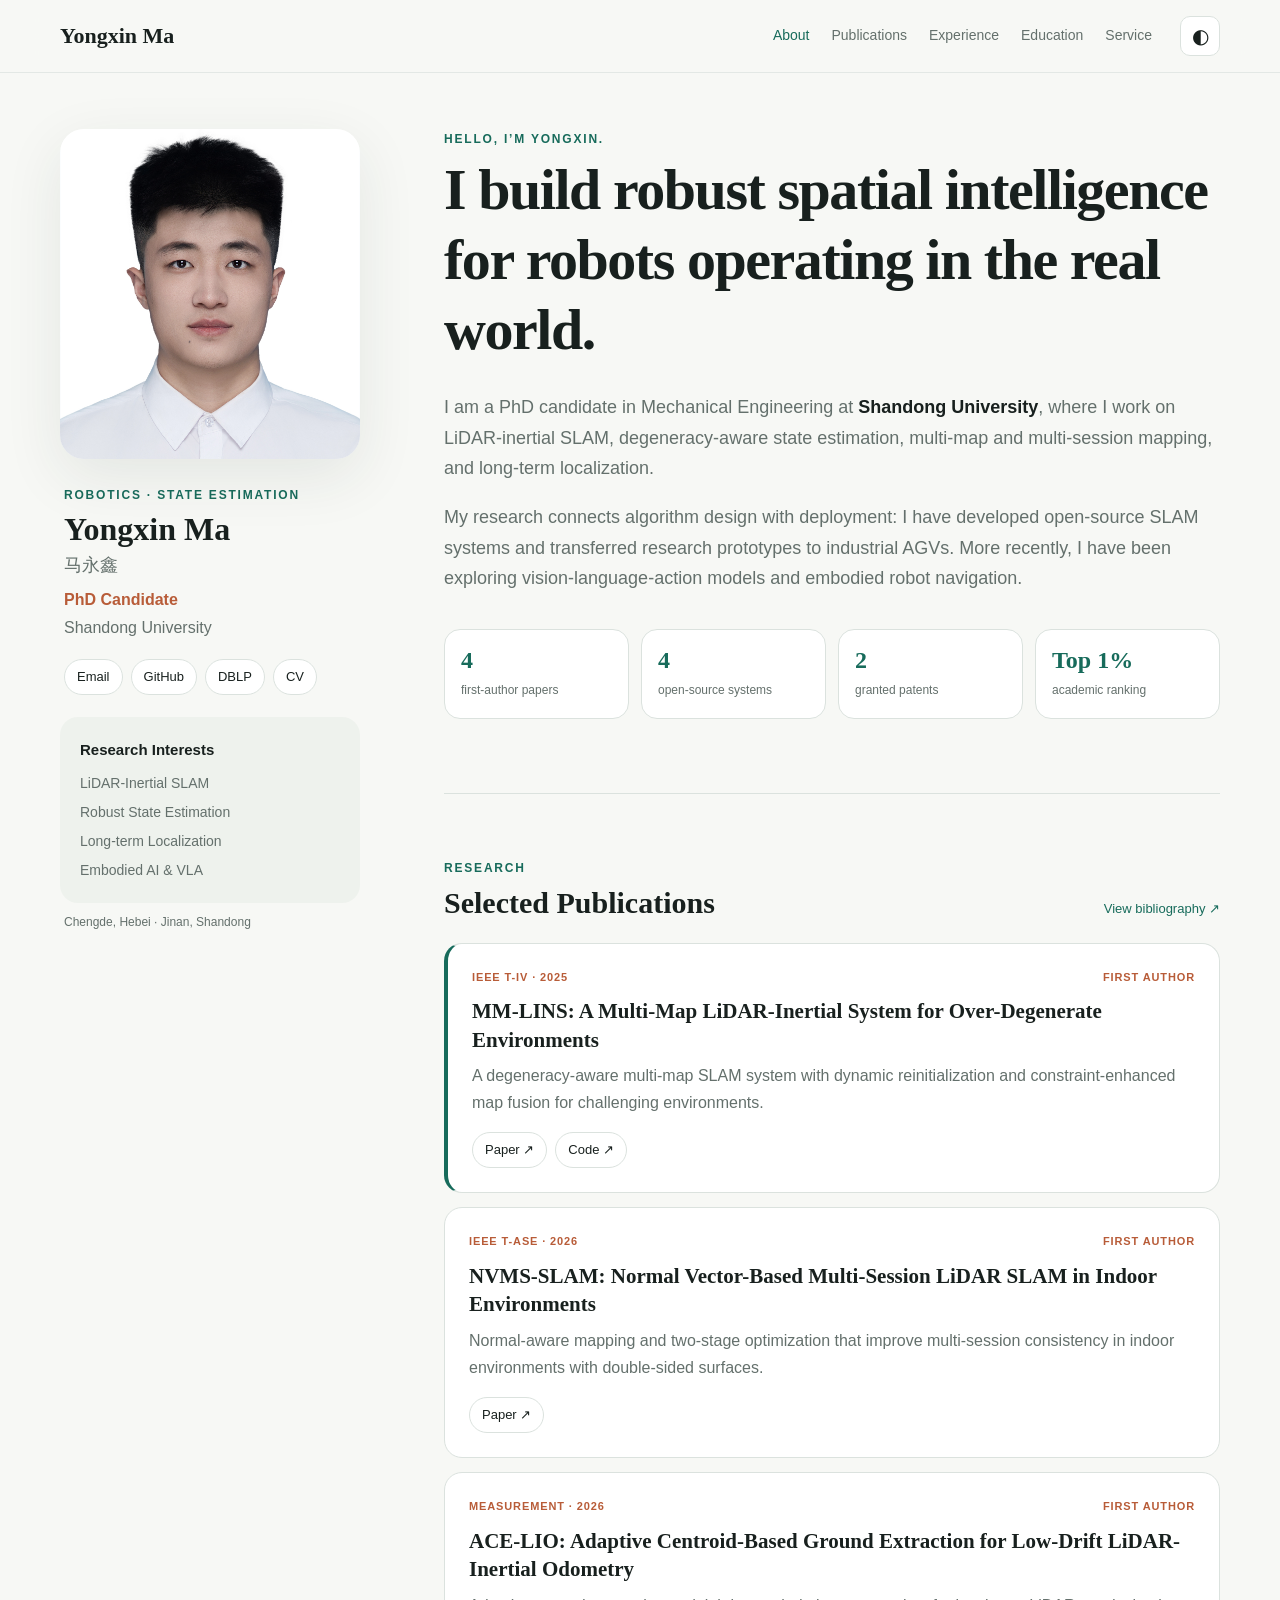
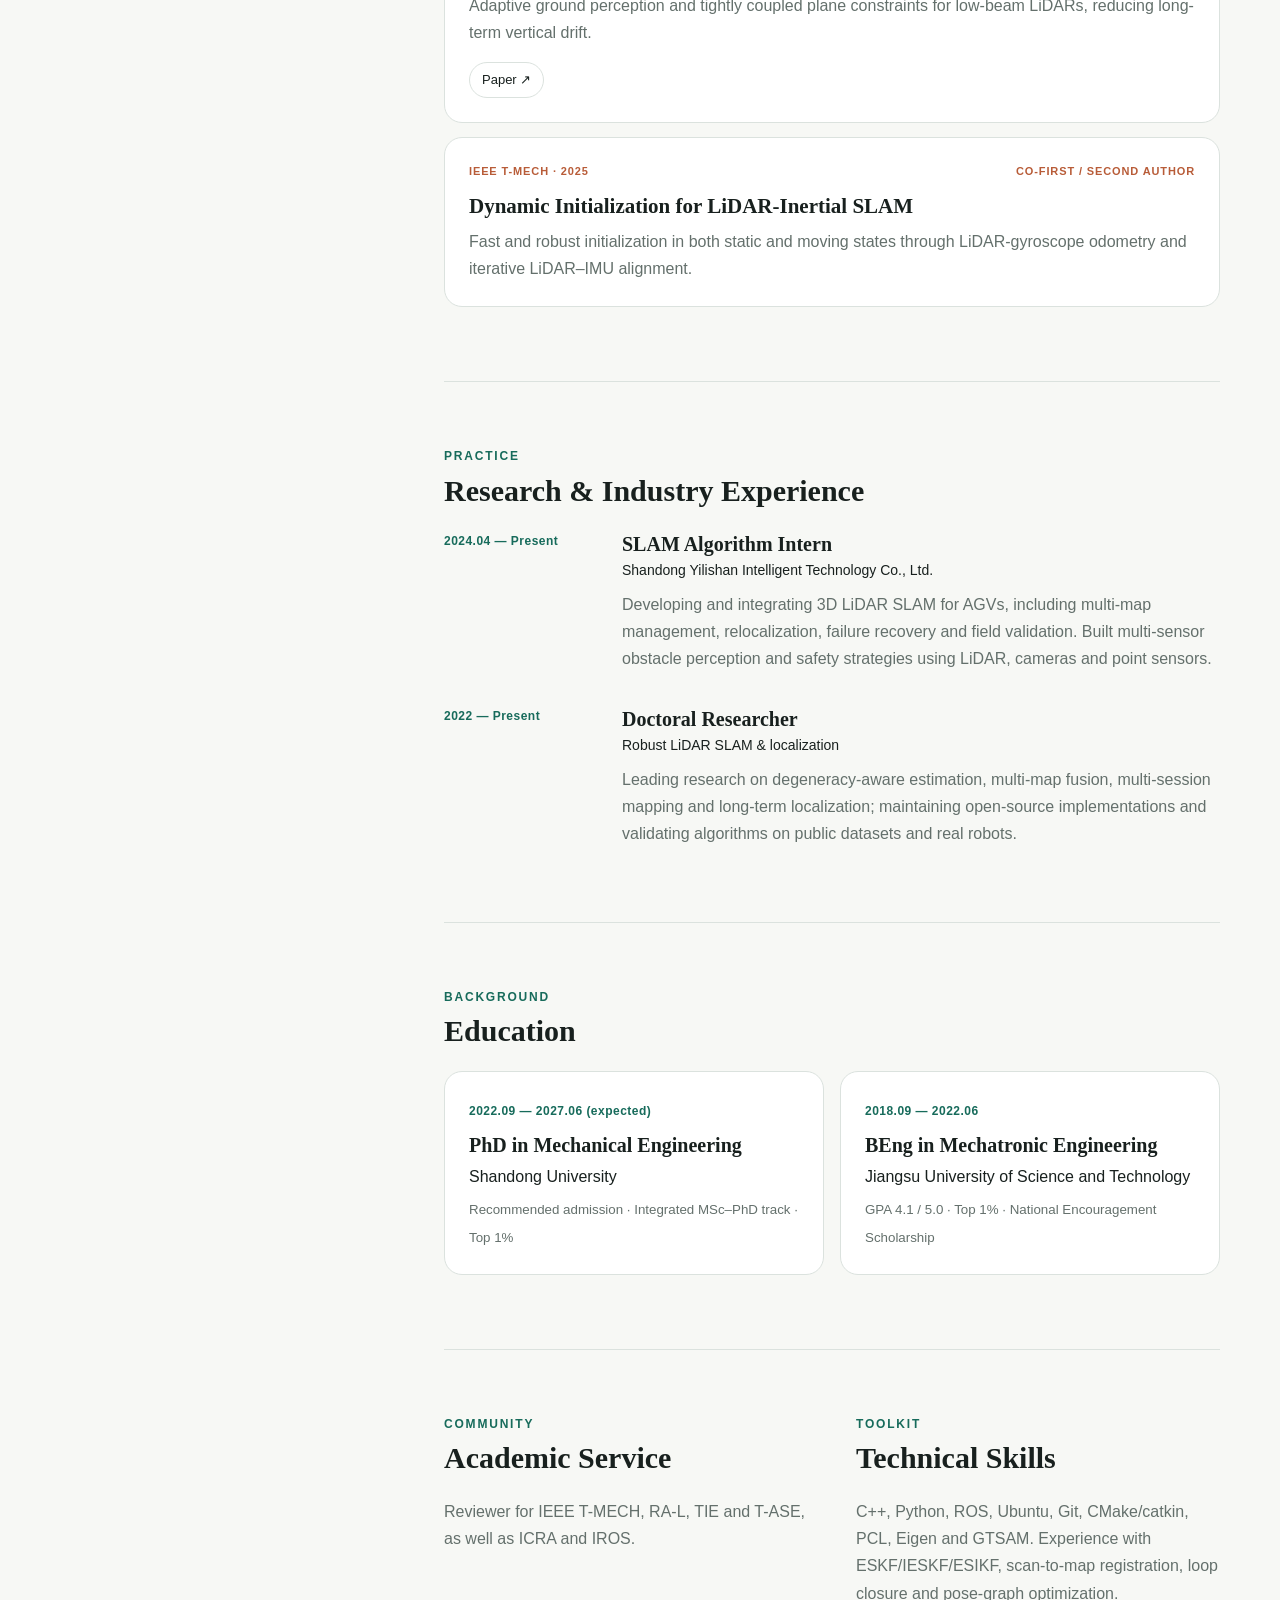
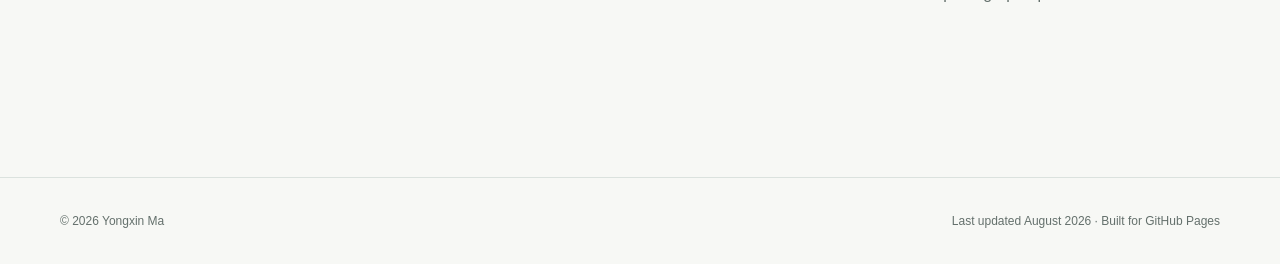
==== docs/index.html @ 111ce3a9 "Fix GitHub Pages publish directory" ====
<!doctype html>
<html lang="en" data-theme="light">
<head>
  <meta charset="utf-8">
  <meta name="viewport" content="width=device-width,initial-scale=1">
  <meta name="description" content="Yongxin Ma — PhD researcher in LiDAR-inertial SLAM, robust localization and embodied robotics at Shandong University.">
  <meta name="author" content="Yongxin Ma">
  <meta name="theme-color" content="#f7f8f5">
  <meta property="og:title" content="Yongxin Ma | Robotics Researcher">
  <meta property="og:description" content="Research in LiDAR-inertial SLAM, long-term localization and embodied robotics.">
  <meta property="og:type" content="website">
  <meta property="og:image" content="profile.jpg">
  <title>Yongxin Ma | Robotics Researcher</title>
  <link rel="icon" href="favicon.svg" type="image/svg+xml">
  <link rel="stylesheet" href="styles.css">
  <script>try{const t=localStorage.getItem('theme');if(t)document.documentElement.dataset.theme=t}catch(e){}</script>
</head>
<body>
  <a class="skip-link" href="#main">Skip to content</a>
  <header class="topbar">
    <nav class="nav wrap" aria-label="Primary navigation">
      <a class="brand" href="#about">Yongxin Ma</a>
      <button class="menu-toggle" type="button" aria-expanded="false" aria-controls="nav-links">Menu</button>
      <div class="nav-links" id="nav-links">
        <a href="#about">About</a><a href="#publications">Publications</a><a href="#experience">Experience</a><a href="#education">Education</a><a href="#service">Service</a>
      </div>
      <button class="theme-toggle" type="button" aria-label="Toggle color theme" title="Toggle color theme"><span aria-hidden="true">◐</span></button>
    </nav>
  </header>

  <main class="wrap layout" id="main">
    <aside class="profile" aria-label="Profile">
      <img class="portrait" src="profile.jpg" alt="Portrait of Yongxin Ma" width="520" height="720">
      <div class="identity">
        <p class="eyebrow">Robotics · State Estimation</p>
        <h1>Yongxin Ma <span lang="zh-CN">马永鑫</span></h1>
        <p class="role">PhD Candidate</p>
        <p class="affiliation">Shandong University</p>
      </div>
      <div class="contact" aria-label="Contact links">
        <a href="mailto:yx_ma@outlook.com">Email</a>
        <a href="https://github.com/lian-yue0515" target="_blank" rel="noreferrer">GitHub</a>
        <a href="https://dblp.org/pid/62/2148" target="_blank" rel="noreferrer">DBLP</a>
        <a href="resume.pdf" target="_blank">CV</a>
      </div>
      <section class="interest-card">
        <h2>Research Interests</h2>
        <ul>
          <li>LiDAR-Inertial SLAM</li>
          <li>Robust State Estimation</li>
          <li>Long-term Localization</li>
          <li>Embodied AI &amp; VLA</li>
        </ul>
      </section>
      <p class="location">Chengde, Hebei · Jinan, Shandong</p>
    </aside>

    <div class="content">
      <section class="section intro" id="about">
        <p class="kicker">Hello, I’m Yongxin.</p>
        <h2>I build robust spatial intelligence for robots operating in the real world.</h2>
        <p>I am a PhD candidate in Mechanical Engineering at <strong>Shandong University</strong>, where I work on LiDAR-inertial SLAM, degeneracy-aware state estimation, multi-map and multi-session mapping, and long-term localization.</p>
        <p>My research connects algorithm design with deployment: I have developed open-source SLAM systems and transferred research prototypes to industrial AGVs. More recently, I have been exploring vision-language-action models and embodied robot navigation.</p>
        <div class="metrics" aria-label="Career highlights">
          <div><strong>4</strong><span>first-author papers</span></div>
          <div><strong>4</strong><span>open-source systems</span></div>
          <div><strong>2</strong><span>granted patents</span></div>
          <div><strong>Top 1%</strong><span>academic ranking</span></div>
        </div>
      </section>

      <section class="section" id="publications">
        <div class="section-heading"><div><p class="kicker">Research</p><h2>Selected Publications</h2></div><a class="text-link" href="https://dblp.org/pid/62/2148" target="_blank" rel="noreferrer">View bibliography ↗</a></div>
        <div class="publication-list">
          <article class="paper featured">
            <div class="paper-meta"><span>IEEE T-IV · 2025</span><span>First author</span></div>
            <h3>MM-LINS: A Multi-Map LiDAR-Inertial System for Over-Degenerate Environments</h3>
            <p>A degeneracy-aware multi-map SLAM system with dynamic reinitialization and constraint-enhanced map fusion for challenging environments.</p>
            <div class="paper-links"><a href="https://doi.org/10.1109/TIV.2024.3414852" target="_blank" rel="noreferrer">Paper ↗</a><a href="https://github.com/lian-yue0515/MM-LINS" target="_blank" rel="noreferrer">Code ↗</a></div>
          </article>
          <article class="paper">
            <div class="paper-meta"><span>IEEE T-ASE · 2026</span><span>First author</span></div>
            <h3>NVMS-SLAM: Normal Vector-Based Multi-Session LiDAR SLAM in Indoor Environments</h3>
            <p>Normal-aware mapping and two-stage optimization that improve multi-session consistency in indoor environments with double-sided surfaces.</p>
            <div class="paper-links"><a href="https://doi.org/10.1109/TASE.2026.3682733" target="_blank" rel="noreferrer">Paper ↗</a></div>
          </article>
          <article class="paper">
            <div class="paper-meta"><span>Measurement · 2026</span><span>First author</span></div>
            <h3>ACE-LIO: Adaptive Centroid-Based Ground Extraction for Low-Drift LiDAR-Inertial Odometry</h3>
            <p>Adaptive ground perception and tightly coupled plane constraints for low-beam LiDARs, reducing long-term vertical drift.</p>
            <div class="paper-links"><a href="https://doi.org/10.1016/j.measurement.2026.122143" target="_blank" rel="noreferrer">Paper ↗</a></div>
          </article>
          <article class="paper">
            <div class="paper-meta"><span>IEEE T-MECH · 2025</span><span>Co-first / second author</span></div>
            <h3>Dynamic Initialization for LiDAR-Inertial SLAM</h3>
            <p>Fast and robust initialization in both static and moving states through LiDAR-gyroscope odometry and iterative LiDAR–IMU alignment.</p>
          </article>
        </div>
      </section>

      <section class="section" id="experience">
        <p class="kicker">Practice</p><h2>Research &amp; Industry Experience</h2>
        <div class="timeline">
          <article><time>2024.04 — Present</time><div><h3>SLAM Algorithm Intern</h3><p class="subtitle">Shandong Yilishan Intelligent Technology Co., Ltd.</p><p>Developing and integrating 3D LiDAR SLAM for AGVs, including multi-map management, relocalization, failure recovery and field validation. Built multi-sensor obstacle perception and safety strategies using LiDAR, cameras and point sensors.</p></div></article>
          <article><time>2022 — Present</time><div><h3>Doctoral Researcher</h3><p class="subtitle">Robust LiDAR SLAM &amp; localization</p><p>Leading research on degeneracy-aware estimation, multi-map fusion, multi-session mapping and long-term localization; maintaining open-source implementations and validating algorithms on public datasets and real robots.</p></div></article>
        </div>
      </section>

      <section class="section" id="education">
        <p class="kicker">Background</p><h2>Education</h2>
        <div class="education-grid">
          <article><span>2022.09 — 2027.06 (expected)</span><h3>PhD in Mechanical Engineering</h3><p>Shandong University</p><small>Recommended admission · Integrated MSc–PhD track · Top 1%</small></article>
          <article><span>2018.09 — 2022.06</span><h3>BEng in Mechatronic Engineering</h3><p>Jiangsu University of Science and Technology</p><small>GPA 4.1 / 5.0 · Top 1% · National Encouragement Scholarship</small></article>
        </div>
      </section>

      <section class="section split" id="service">
        <div><p class="kicker">Community</p><h2>Academic Service</h2><p>Reviewer for IEEE T-MECH, RA-L, TIE and T-ASE, as well as ICRA and IROS.</p></div>
        <div><p class="kicker">Toolkit</p><h2>Technical Skills</h2><p>C++, Python, ROS, Ubuntu, Git, CMake/catkin, PCL, Eigen and GTSAM. Experience with ESKF/IESKF/ESIKF, scan-to-map registration, loop closure and pose-graph optimization.</p></div>
      </section>
    </div>
  </main>

  <footer><div class="wrap footer-inner"><p>© <span id="year"></span> Yongxin Ma</p><p>Last updated August 2026 · Built for GitHub Pages</p></div></footer>
  <script src="script.js"></script>
</body>
</html>
---- docs/styles.css ----
:root{--bg:#f7f8f5;--surface:#fff;--surface-soft:#eef2ed;--text:#18201e;--muted:#64706c;--line:#dbe2de;--accent:#176b5b;--accent-2:#b85c38;--shadow:0 18px 60px rgba(29,52,46,.09);--serif:Georgia,"Times New Roman",serif;--sans:Inter,"Segoe UI",Arial,"Noto Sans",sans-serif;color-scheme:light}
[data-theme="dark"]{--bg:#101615;--surface:#18201e;--surface-soft:#202b28;--text:#edf3f0;--muted:#a4b2ad;--line:#30403b;--accent:#69c5b0;--accent-2:#ef9a78;--shadow:0 18px 60px rgba(0,0,0,.28);color-scheme:dark}
*{box-sizing:border-box}html{scroll-behavior:smooth;scroll-padding-top:92px}body{margin:0;background:var(--bg);color:var(--text);font:16px/1.7 var(--sans);transition:background .25s,color .25s}a{color:inherit}.wrap{width:min(1160px,calc(100% - 40px));margin:auto}.skip-link{position:fixed;top:-60px;left:20px;z-index:100;padding:10px 14px;background:var(--text);color:var(--bg);border-radius:8px}.skip-link:focus{top:12px}
.topbar{position:sticky;top:0;z-index:20;background:color-mix(in srgb,var(--bg) 86%,transparent);backdrop-filter:blur(16px);border-bottom:1px solid color-mix(in srgb,var(--line) 70%,transparent)}.nav{height:72px;display:flex;align-items:center;gap:28px}.brand{font:700 22px/1 var(--serif);text-decoration:none;margin-right:auto}.nav-links{display:flex;align-items:center;gap:22px}.nav-links a{font-size:14px;text-decoration:none;color:var(--muted);transition:.2s}.nav-links a:hover,.nav-links a.active{color:var(--accent)}button{font:inherit;color:inherit}.theme-toggle,.menu-toggle{border:1px solid var(--line);background:var(--surface);border-radius:10px;cursor:pointer}.theme-toggle{width:40px;height:40px;font-size:20px}.menu-toggle{display:none;padding:7px 11px;font-size:14px}
.layout{display:grid;grid-template-columns:300px minmax(0,1fr);gap:84px;padding-top:56px;padding-bottom:80px}.profile{position:sticky;top:108px;align-self:start}.portrait{display:block;width:100%;height:330px;object-fit:cover;object-position:center 20%;border-radius:24px;box-shadow:var(--shadow);filter:saturate(.88)}.identity{padding:26px 4px 18px}.eyebrow,.kicker{margin:0 0 6px;text-transform:uppercase;letter-spacing:.15em;color:var(--accent);font-size:12px;font-weight:700}.identity h1{font:700 32px/1.15 var(--serif);margin:0 0 8px}.identity h1 span{display:block;font:500 18px/1.4 var(--sans);color:var(--muted);margin-top:5px}.role{margin:0;color:var(--accent-2);font-weight:650}.affiliation{margin:0;color:var(--muted)}.contact{display:flex;flex-wrap:wrap;gap:8px;padding:0 4px 22px}.contact a,.paper-links a{font-size:13px;text-decoration:none;border:1px solid var(--line);background:var(--surface);border-radius:999px;padding:6px 12px;transition:.2s}.contact a:hover,.paper-links a:hover{border-color:var(--accent);color:var(--accent);transform:translateY(-1px)}.interest-card{padding:20px;border-radius:18px;background:var(--surface-soft)}.interest-card h2{font-size:15px;margin:0 0 10px}.interest-card ul{list-style:none;margin:0;padding:0;color:var(--muted);font-size:14px}.interest-card li+li{margin-top:5px}.location{font-size:12px;color:var(--muted);padding:9px 4px;margin:0}
.content{min-width:0}.section{padding:0 0 74px}.section+.section{border-top:1px solid var(--line);padding-top:64px}.section h2{font:700 30px/1.2 var(--serif);margin:0 0 22px}.intro>h2{font-size:clamp(36px,5vw,58px);max-width:820px;letter-spacing:-.025em;margin-bottom:28px}.intro>p:not(.kicker){font-size:18px;color:var(--muted);max-width:780px}.intro strong{color:var(--text)}.metrics{display:grid;grid-template-columns:repeat(4,1fr);gap:12px;margin-top:35px}.metrics div{padding:18px 16px;border:1px solid var(--line);border-radius:16px;background:var(--surface)}.metrics strong{font:700 24px/1 var(--serif);display:block;color:var(--accent)}.metrics span{display:block;color:var(--muted);font-size:12px;margin-top:8px}.section-heading{display:flex;align-items:end;justify-content:space-between;gap:20px;margin-bottom:22px}.section-heading h2{margin:0}.text-link{color:var(--accent);text-decoration:none;font-size:13px;white-space:nowrap}.publication-list{display:grid;gap:14px}.paper{padding:24px;border:1px solid var(--line);border-radius:18px;background:var(--surface);transition:.25s}.paper:hover{transform:translateY(-3px);box-shadow:var(--shadow);border-color:color-mix(in srgb,var(--accent) 50%,var(--line))}.paper.featured{border-left:4px solid var(--accent)}.paper-meta{display:flex;justify-content:space-between;gap:16px;color:var(--accent-2);text-transform:uppercase;letter-spacing:.08em;font-size:11px;font-weight:700}.paper h3{font:700 21px/1.35 var(--serif);margin:11px 0 8px}.paper p{color:var(--muted);margin:0}.paper-links{display:flex;gap:8px;margin-top:16px}
.timeline{display:grid;gap:34px}.timeline article{display:grid;grid-template-columns:150px 1fr;gap:28px}.timeline time,.education-grid span{font-size:12px;color:var(--accent);font-weight:700;letter-spacing:.04em}.timeline h3,.education-grid h3{font:700 20px/1.3 var(--serif);margin:0 0 2px}.timeline p{color:var(--muted);margin:8px 0 0}.timeline .subtitle{color:var(--text);font-size:14px;margin:0}.education-grid{display:grid;grid-template-columns:1fr 1fr;gap:16px}.education-grid article{background:var(--surface);border:1px solid var(--line);border-radius:18px;padding:24px}.education-grid h3{margin-top:9px}.education-grid p{margin:5px 0;color:var(--text)}.education-grid small{color:var(--muted)}.split{display:grid;grid-template-columns:1fr 1fr;gap:48px}.split p:last-child{color:var(--muted)}
footer{border-top:1px solid var(--line);color:var(--muted);font-size:12px}.footer-inner{min-height:86px;display:flex;justify-content:space-between;align-items:center;gap:20px}
@media(max-width:900px){.layout{grid-template-columns:240px minmax(0,1fr);gap:44px}.portrait{height:280px}.nav-links{gap:13px}.metrics{grid-template-columns:1fr 1fr}}
@media(max-width:720px){.wrap{width:min(100% - 28px,640px)}.menu-toggle{display:block}.nav-links{display:none;position:absolute;top:64px;left:14px;right:14px;flex-direction:column;align-items:stretch;gap:0;padding:10px;background:var(--surface);border:1px solid var(--line);border-radius:14px;box-shadow:var(--shadow)}.nav-links.open{display:flex}.nav-links a{padding:9px 11px}.layout{display:block;padding-top:28px}.profile{position:static;display:grid;grid-template-columns:112px 1fr;gap:0 20px;margin-bottom:56px}.portrait{width:112px;height:140px;border-radius:18px;grid-row:1/3}.identity{padding:3px 0 12px}.identity h1{font-size:27px}.contact{padding:0;align-self:start}.interest-card,.location{display:none}.intro>h2{font-size:38px}.intro>p:not(.kicker){font-size:16px}.section{padding-bottom:54px}.section+.section{padding-top:48px}.timeline article{grid-template-columns:1fr;gap:6px}.education-grid,.split{grid-template-columns:1fr}.footer-inner{padding:20px 0;display:block}}
@media(prefers-reduced-motion:reduce){html{scroll-behavior:auto}*,*::before,*::after{transition:none!important}}
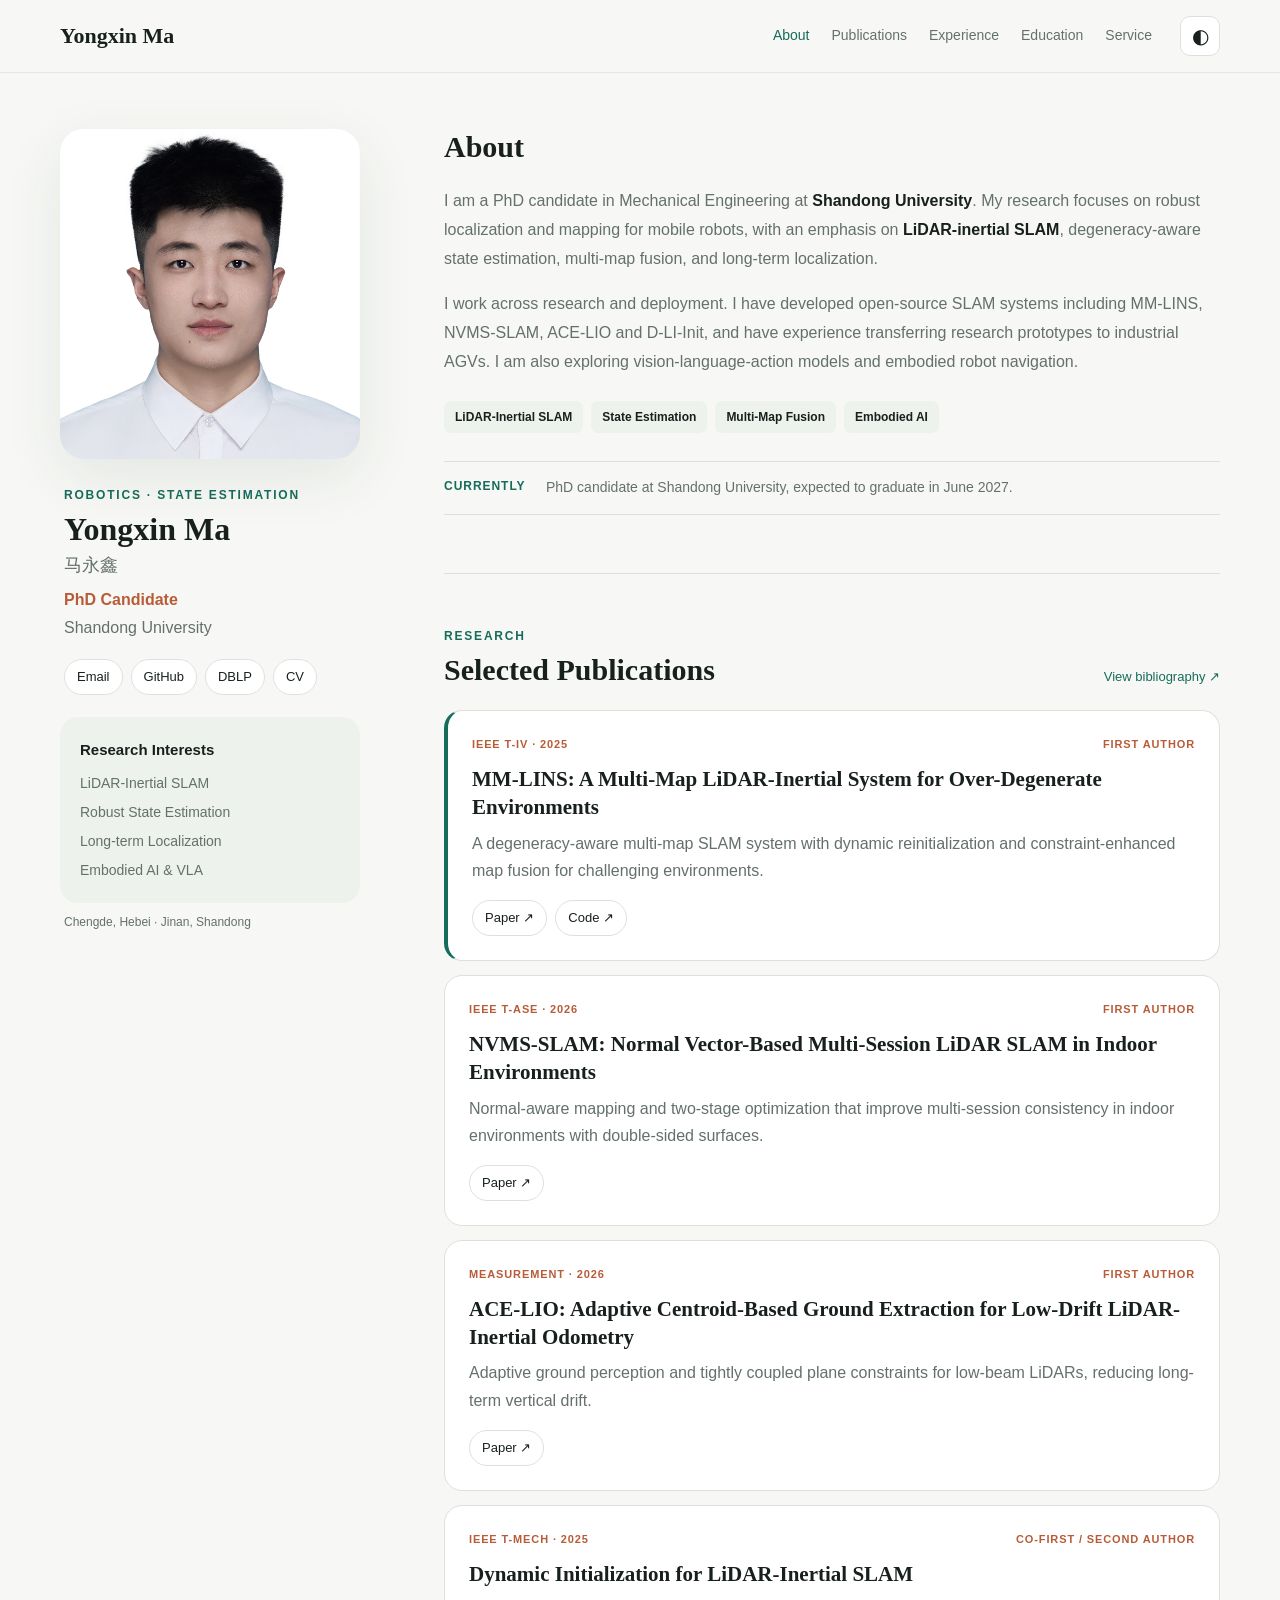
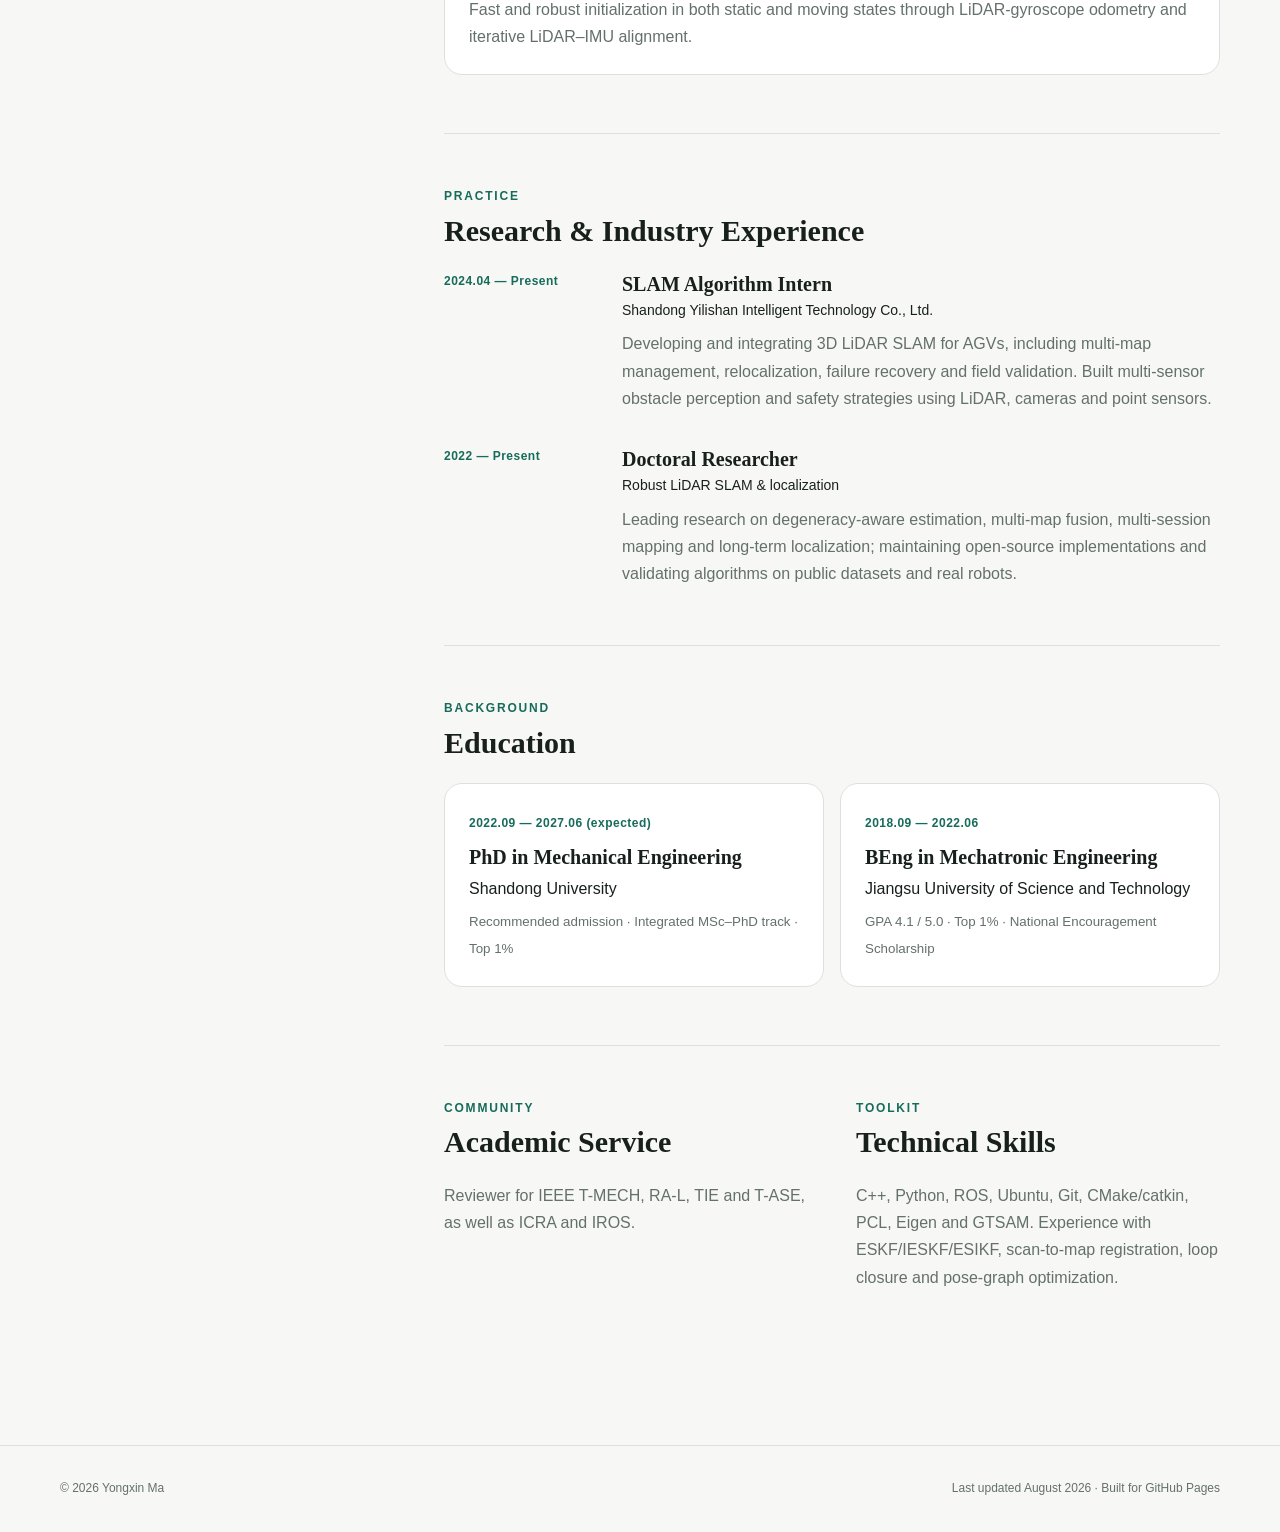
==== commit 26c25794: "Simplify academic homepage introduction" ====
--- a/docs/index.html
+++ b/docs/index.html
@@ -57,15 +57,20 @@
 
     <div class="content">
       <section class="section intro" id="about">
-        <p class="kicker">Hello, I’m Yongxin.</p>
-        <h2>I build robust spatial intelligence for robots operating in the real world.</h2>
-        <p>I am a PhD candidate in Mechanical Engineering at <strong>Shandong University</strong>, where I work on LiDAR-inertial SLAM, degeneracy-aware state estimation, multi-map and multi-session mapping, and long-term localization.</p>
-        <p>My research connects algorithm design with deployment: I have developed open-source SLAM systems and transferred research prototypes to industrial AGVs. More recently, I have been exploring vision-language-action models and embodied robot navigation.</p>
-        <div class="metrics" aria-label="Career highlights">
-          <div><strong>4</strong><span>first-author papers</span></div>
-          <div><strong>4</strong><span>open-source systems</span></div>
-          <div><strong>2</strong><span>granted patents</span></div>
-          <div><strong>Top 1%</strong><span>academic ranking</span></div>
+        <h2>About</h2>
+        <div class="about-copy">
+          <p>I am a PhD candidate in Mechanical Engineering at <strong>Shandong University</strong>. My research focuses on robust localization and mapping for mobile robots, with an emphasis on <strong>LiDAR-inertial SLAM</strong>, degeneracy-aware state estimation, multi-map fusion, and long-term localization.</p>
+          <p>I work across research and deployment. I have developed open-source SLAM systems including MM-LINS, NVMS-SLAM, ACE-LIO and D-LI-Init, and have experience transferring research prototypes to industrial AGVs. I am also exploring vision-language-action models and embodied robot navigation.</p>
+        </div>
+        <div class="research-focus" aria-label="Current research focus">
+          <span>LiDAR-Inertial SLAM</span>
+          <span>State Estimation</span>
+          <span>Multi-Map Fusion</span>
+          <span>Embodied AI</span>
+        </div>
+        <div class="current-note">
+          <span class="note-label">Currently</span>
+          <p>PhD candidate at Shandong University, expected to graduate in June 2027.</p>
         </div>
       </section>
 
--- a/docs/styles.css
+++ b/docs/styles.css
@@ -3,9 +3,9 @@
 *{box-sizing:border-box}html{scroll-behavior:smooth;scroll-padding-top:92px}body{margin:0;background:var(--bg);color:var(--text);font:16px/1.7 var(--sans);transition:background .25s,color .25s}a{color:inherit}.wrap{width:min(1160px,calc(100% - 40px));margin:auto}.skip-link{position:fixed;top:-60px;left:20px;z-index:100;padding:10px 14px;background:var(--text);color:var(--bg);border-radius:8px}.skip-link:focus{top:12px}
 .topbar{position:sticky;top:0;z-index:20;background:color-mix(in srgb,var(--bg) 86%,transparent);backdrop-filter:blur(16px);border-bottom:1px solid color-mix(in srgb,var(--line) 70%,transparent)}.nav{height:72px;display:flex;align-items:center;gap:28px}.brand{font:700 22px/1 var(--serif);text-decoration:none;margin-right:auto}.nav-links{display:flex;align-items:center;gap:22px}.nav-links a{font-size:14px;text-decoration:none;color:var(--muted);transition:.2s}.nav-links a:hover,.nav-links a.active{color:var(--accent)}button{font:inherit;color:inherit}.theme-toggle,.menu-toggle{border:1px solid var(--line);background:var(--surface);border-radius:10px;cursor:pointer}.theme-toggle{width:40px;height:40px;font-size:20px}.menu-toggle{display:none;padding:7px 11px;font-size:14px}
 .layout{display:grid;grid-template-columns:300px minmax(0,1fr);gap:84px;padding-top:56px;padding-bottom:80px}.profile{position:sticky;top:108px;align-self:start}.portrait{display:block;width:100%;height:330px;object-fit:cover;object-position:center 20%;border-radius:24px;box-shadow:var(--shadow);filter:saturate(.88)}.identity{padding:26px 4px 18px}.eyebrow,.kicker{margin:0 0 6px;text-transform:uppercase;letter-spacing:.15em;color:var(--accent);font-size:12px;font-weight:700}.identity h1{font:700 32px/1.15 var(--serif);margin:0 0 8px}.identity h1 span{display:block;font:500 18px/1.4 var(--sans);color:var(--muted);margin-top:5px}.role{margin:0;color:var(--accent-2);font-weight:650}.affiliation{margin:0;color:var(--muted)}.contact{display:flex;flex-wrap:wrap;gap:8px;padding:0 4px 22px}.contact a,.paper-links a{font-size:13px;text-decoration:none;border:1px solid var(--line);background:var(--surface);border-radius:999px;padding:6px 12px;transition:.2s}.contact a:hover,.paper-links a:hover{border-color:var(--accent);color:var(--accent);transform:translateY(-1px)}.interest-card{padding:20px;border-radius:18px;background:var(--surface-soft)}.interest-card h2{font-size:15px;margin:0 0 10px}.interest-card ul{list-style:none;margin:0;padding:0;color:var(--muted);font-size:14px}.interest-card li+li{margin-top:5px}.location{font-size:12px;color:var(--muted);padding:9px 4px;margin:0}
-.content{min-width:0}.section{padding:0 0 74px}.section+.section{border-top:1px solid var(--line);padding-top:64px}.section h2{font:700 30px/1.2 var(--serif);margin:0 0 22px}.intro>h2{font-size:clamp(36px,5vw,58px);max-width:820px;letter-spacing:-.025em;margin-bottom:28px}.intro>p:not(.kicker){font-size:18px;color:var(--muted);max-width:780px}.intro strong{color:var(--text)}.metrics{display:grid;grid-template-columns:repeat(4,1fr);gap:12px;margin-top:35px}.metrics div{padding:18px 16px;border:1px solid var(--line);border-radius:16px;background:var(--surface)}.metrics strong{font:700 24px/1 var(--serif);display:block;color:var(--accent)}.metrics span{display:block;color:var(--muted);font-size:12px;margin-top:8px}.section-heading{display:flex;align-items:end;justify-content:space-between;gap:20px;margin-bottom:22px}.section-heading h2{margin:0}.text-link{color:var(--accent);text-decoration:none;font-size:13px;white-space:nowrap}.publication-list{display:grid;gap:14px}.paper{padding:24px;border:1px solid var(--line);border-radius:18px;background:var(--surface);transition:.25s}.paper:hover{transform:translateY(-3px);box-shadow:var(--shadow);border-color:color-mix(in srgb,var(--accent) 50%,var(--line))}.paper.featured{border-left:4px solid var(--accent)}.paper-meta{display:flex;justify-content:space-between;gap:16px;color:var(--accent-2);text-transform:uppercase;letter-spacing:.08em;font-size:11px;font-weight:700}.paper h3{font:700 21px/1.35 var(--serif);margin:11px 0 8px}.paper p{color:var(--muted);margin:0}.paper-links{display:flex;gap:8px;margin-top:16px}
+.content{min-width:0}.section{padding:0 0 58px}.section+.section{border-top:1px solid var(--line);padding-top:52px}.section h2{font:700 30px/1.2 var(--serif);margin:0 0 22px}.intro>h2{font-size:30px;letter-spacing:0;margin-bottom:22px}.about-copy{max-width:780px}.about-copy p{margin:0 0 17px;color:var(--muted);font-size:16px;line-height:1.8}.about-copy strong{color:var(--text);font-weight:650}.research-focus{display:flex;flex-wrap:wrap;gap:8px;margin:24px 0 28px}.research-focus span{padding:6px 11px;border-radius:7px;background:var(--surface-soft);color:var(--text);font-size:12px;font-weight:600}.current-note{display:grid;grid-template-columns:86px 1fr;gap:16px;padding:14px 0;border-top:1px solid var(--line);border-bottom:1px solid var(--line);max-width:780px}.note-label{color:var(--accent);font-size:12px;font-weight:700;text-transform:uppercase;letter-spacing:.08em}.current-note p{margin:0;color:var(--muted);font-size:14px}.section-heading{display:flex;align-items:end;justify-content:space-between;gap:20px;margin-bottom:22px}.section-heading h2{margin:0}.text-link{color:var(--accent);text-decoration:none;font-size:13px;white-space:nowrap}.publication-list{display:grid;gap:14px}.paper{padding:24px;border:1px solid var(--line);border-radius:18px;background:var(--surface);transition:.25s}.paper:hover{transform:translateY(-3px);box-shadow:var(--shadow);border-color:color-mix(in srgb,var(--accent) 50%,var(--line))}.paper.featured{border-left:4px solid var(--accent)}.paper-meta{display:flex;justify-content:space-between;gap:16px;color:var(--accent-2);text-transform:uppercase;letter-spacing:.08em;font-size:11px;font-weight:700}.paper h3{font:700 21px/1.35 var(--serif);margin:11px 0 8px}.paper p{color:var(--muted);margin:0}.paper-links{display:flex;gap:8px;margin-top:16px}
 .timeline{display:grid;gap:34px}.timeline article{display:grid;grid-template-columns:150px 1fr;gap:28px}.timeline time,.education-grid span{font-size:12px;color:var(--accent);font-weight:700;letter-spacing:.04em}.timeline h3,.education-grid h3{font:700 20px/1.3 var(--serif);margin:0 0 2px}.timeline p{color:var(--muted);margin:8px 0 0}.timeline .subtitle{color:var(--text);font-size:14px;margin:0}.education-grid{display:grid;grid-template-columns:1fr 1fr;gap:16px}.education-grid article{background:var(--surface);border:1px solid var(--line);border-radius:18px;padding:24px}.education-grid h3{margin-top:9px}.education-grid p{margin:5px 0;color:var(--text)}.education-grid small{color:var(--muted)}.split{display:grid;grid-template-columns:1fr 1fr;gap:48px}.split p:last-child{color:var(--muted)}
 footer{border-top:1px solid var(--line);color:var(--muted);font-size:12px}.footer-inner{min-height:86px;display:flex;justify-content:space-between;align-items:center;gap:20px}
-@media(max-width:900px){.layout{grid-template-columns:240px minmax(0,1fr);gap:44px}.portrait{height:280px}.nav-links{gap:13px}.metrics{grid-template-columns:1fr 1fr}}
-@media(max-width:720px){.wrap{width:min(100% - 28px,640px)}.menu-toggle{display:block}.nav-links{display:none;position:absolute;top:64px;left:14px;right:14px;flex-direction:column;align-items:stretch;gap:0;padding:10px;background:var(--surface);border:1px solid var(--line);border-radius:14px;box-shadow:var(--shadow)}.nav-links.open{display:flex}.nav-links a{padding:9px 11px}.layout{display:block;padding-top:28px}.profile{position:static;display:grid;grid-template-columns:112px 1fr;gap:0 20px;margin-bottom:56px}.portrait{width:112px;height:140px;border-radius:18px;grid-row:1/3}.identity{padding:3px 0 12px}.identity h1{font-size:27px}.contact{padding:0;align-self:start}.interest-card,.location{display:none}.intro>h2{font-size:38px}.intro>p:not(.kicker){font-size:16px}.section{padding-bottom:54px}.section+.section{padding-top:48px}.timeline article{grid-template-columns:1fr;gap:6px}.education-grid,.split{grid-template-columns:1fr}.footer-inner{padding:20px 0;display:block}}
+@media(max-width:900px){.layout{grid-template-columns:240px minmax(0,1fr);gap:44px}.portrait{height:280px}.nav-links{gap:13px}}
+@media(max-width:720px){.wrap{width:min(100% - 28px,640px)}.menu-toggle{display:block}.nav-links{display:none;position:absolute;top:64px;left:14px;right:14px;flex-direction:column;align-items:stretch;gap:0;padding:10px;background:var(--surface);border:1px solid var(--line);border-radius:14px;box-shadow:var(--shadow)}.nav-links.open{display:flex}.nav-links a{padding:9px 11px}.layout{display:block;padding-top:28px}.profile{position:static;display:grid;grid-template-columns:112px 1fr;gap:0 20px;margin-bottom:48px}.portrait{width:112px;height:140px;border-radius:18px;grid-row:1/3}.identity{padding:3px 0 12px}.identity h1{font-size:27px}.contact{padding:0;align-self:start}.interest-card,.location{display:none}.intro>h2{font-size:28px}.section{padding-bottom:48px}.section+.section{padding-top:44px}.current-note{grid-template-columns:1fr;gap:4px}.timeline article{grid-template-columns:1fr;gap:6px}.education-grid,.split{grid-template-columns:1fr}.footer-inner{padding:20px 0;display:block}}
 @media(prefers-reduced-motion:reduce){html{scroll-behavior:auto}*,*::before,*::after{transition:none!important}}
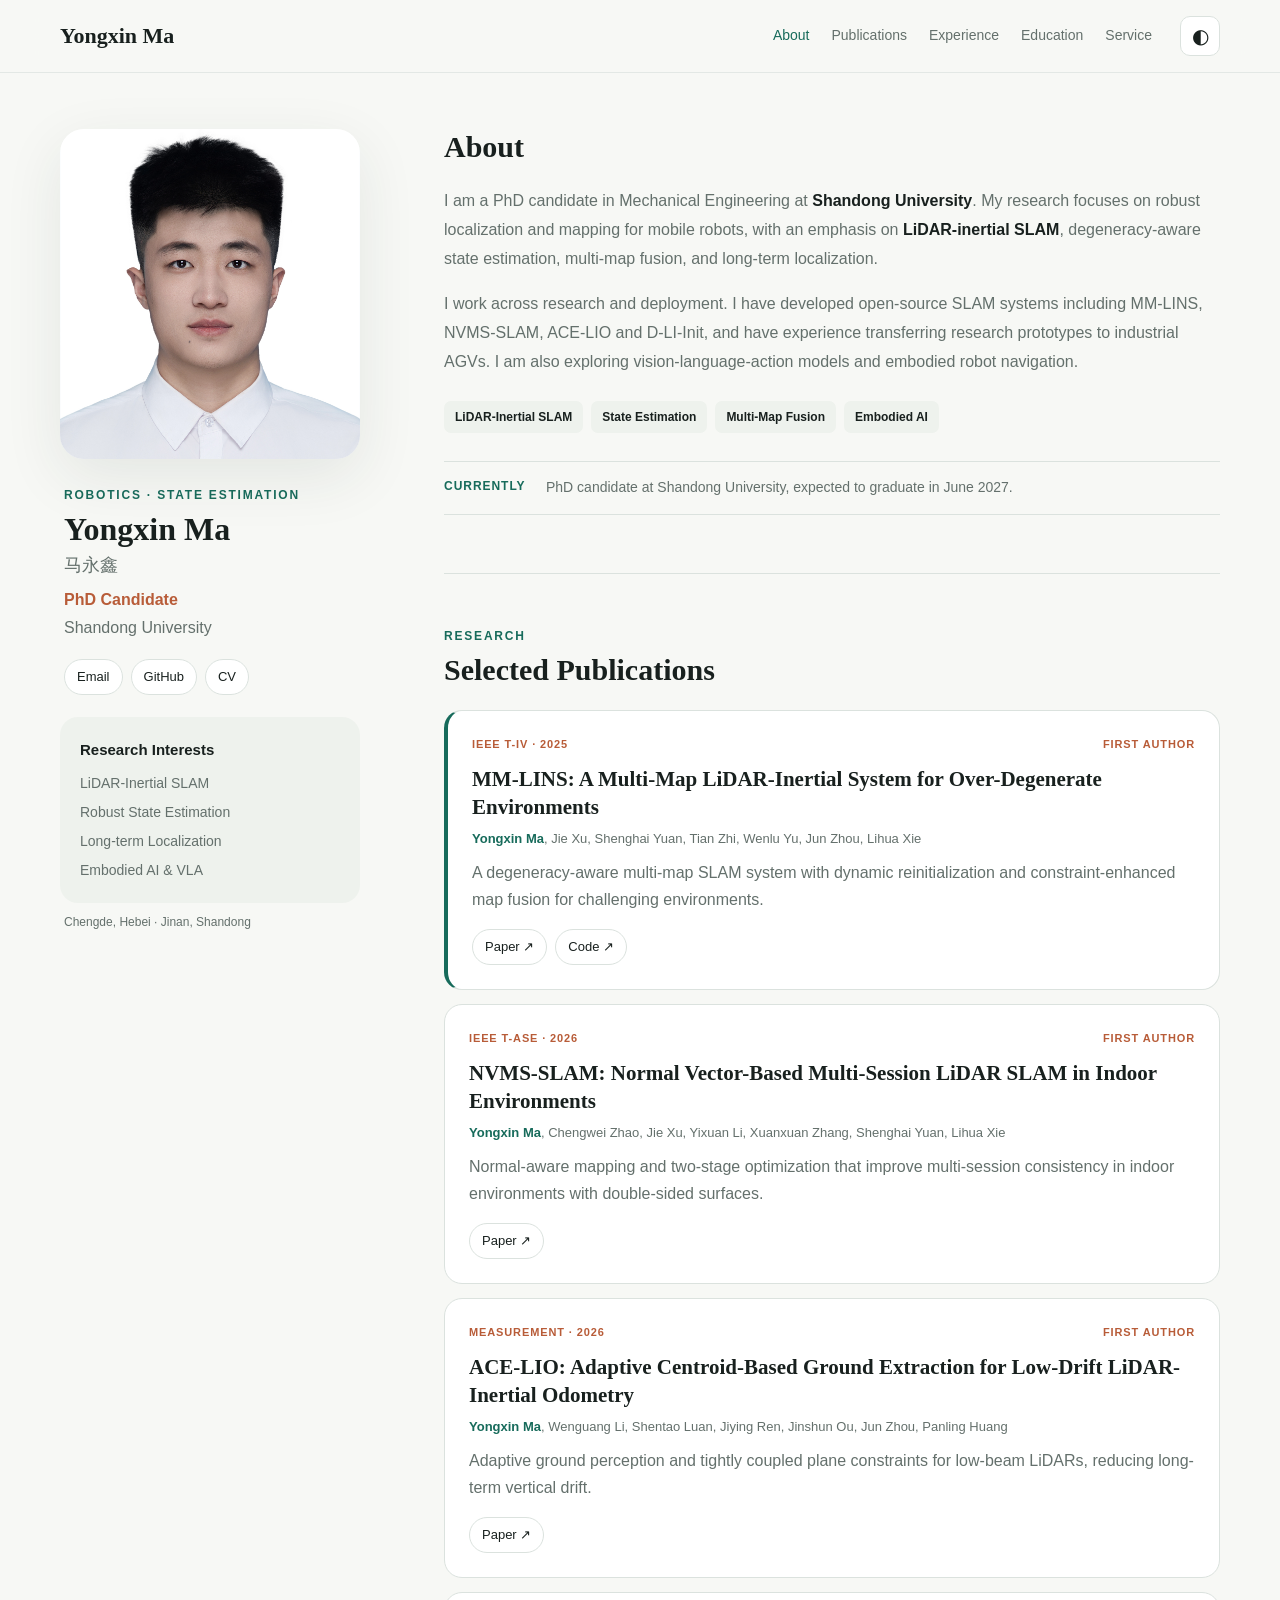
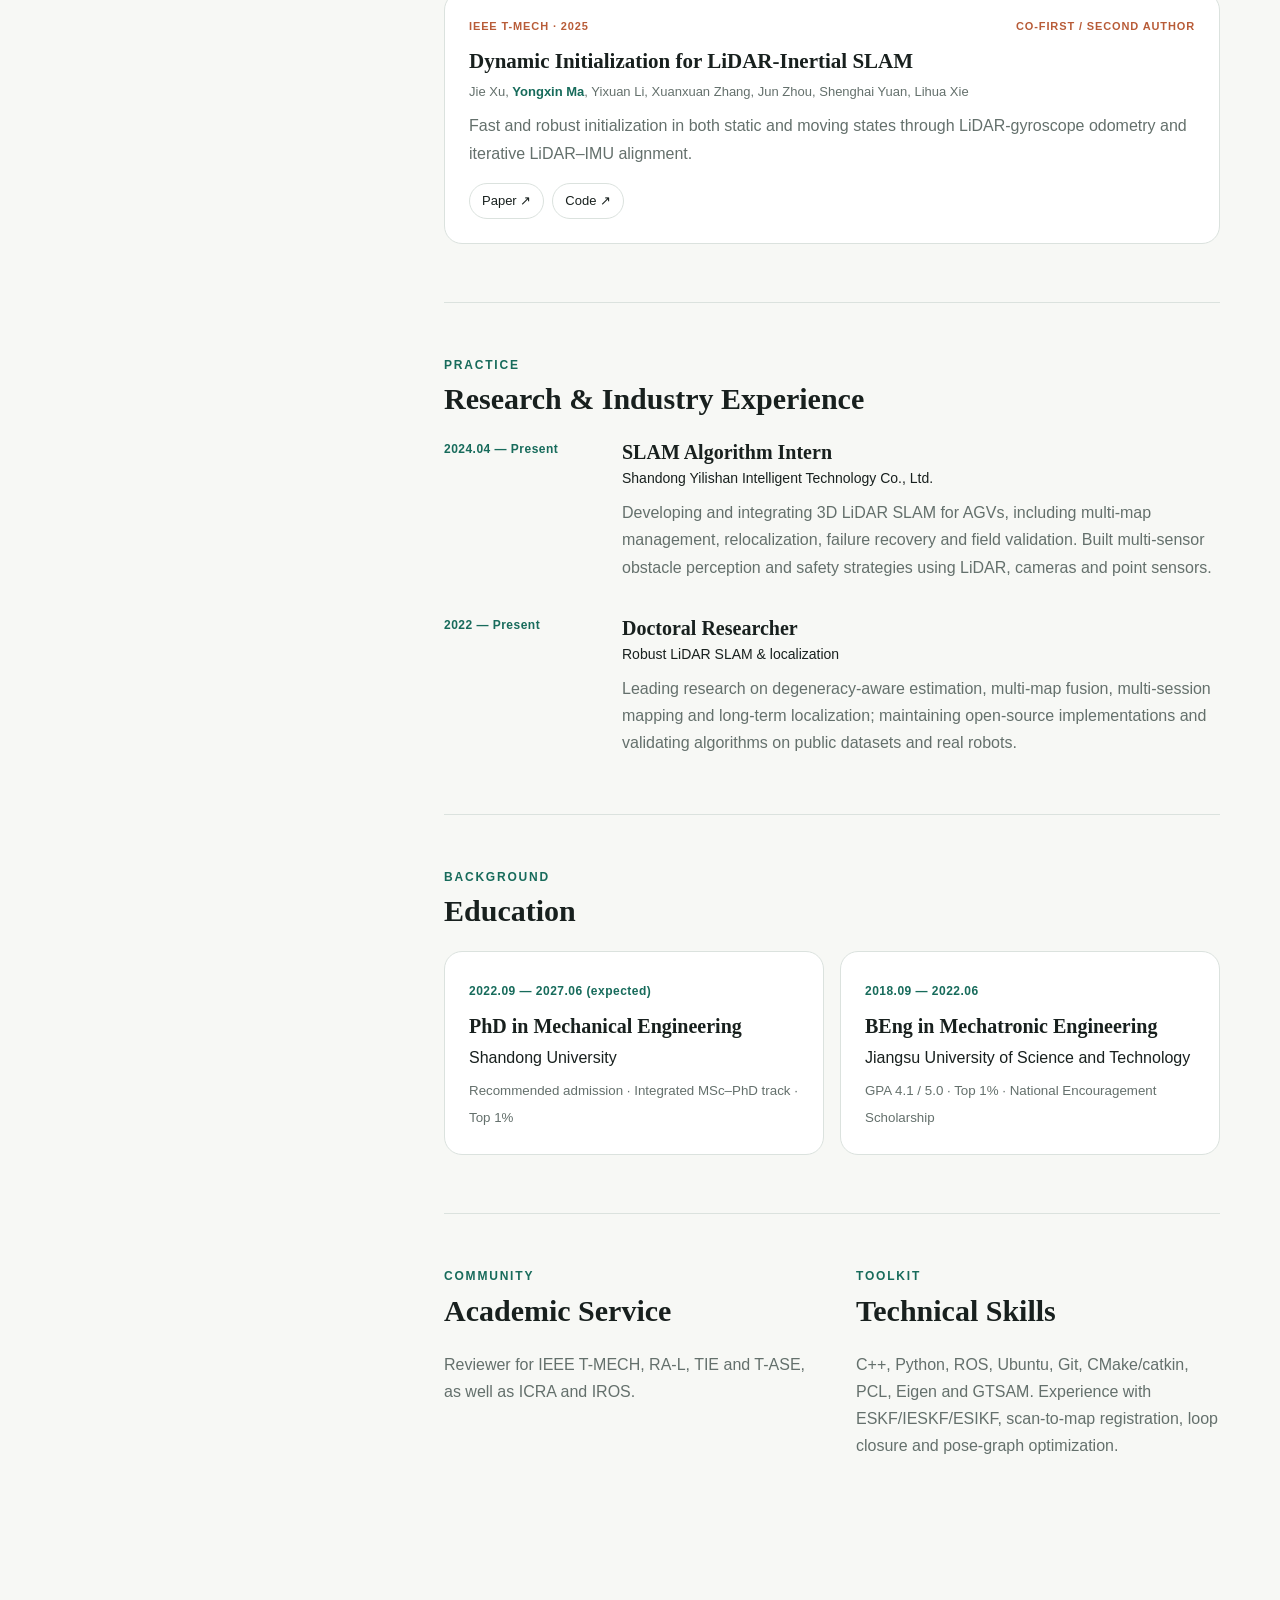
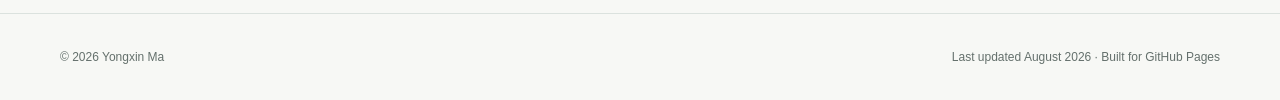
==== commit 3e59d63c: "Correct publication identity links" ====
--- a/docs/index.html
+++ b/docs/index.html
@@ -40,7 +40,6 @@
       <div class="contact" aria-label="Contact links">
         <a href="mailto:yx_ma@outlook.com">Email</a>
         <a href="https://github.com/lian-yue0515" target="_blank" rel="noreferrer">GitHub</a>
-        <a href="https://dblp.org/pid/62/2148" target="_blank" rel="noreferrer">DBLP</a>
         <a href="resume.pdf" target="_blank">CV</a>
       </div>
       <section class="interest-card">
@@ -75,30 +74,35 @@
       </section>
 
       <section class="section" id="publications">
-        <div class="section-heading"><div><p class="kicker">Research</p><h2>Selected Publications</h2></div><a class="text-link" href="https://dblp.org/pid/62/2148" target="_blank" rel="noreferrer">View bibliography ↗</a></div>
+        <div class="section-heading"><div><p class="kicker">Research</p><h2>Selected Publications</h2></div></div>
         <div class="publication-list">
           <article class="paper featured">
             <div class="paper-meta"><span>IEEE T-IV · 2025</span><span>First author</span></div>
             <h3>MM-LINS: A Multi-Map LiDAR-Inertial System for Over-Degenerate Environments</h3>
+            <p class="authors"><strong>Yongxin Ma</strong>, Jie Xu, Shenghai Yuan, Tian Zhi, Wenlu Yu, Jun Zhou, Lihua Xie</p>
             <p>A degeneracy-aware multi-map SLAM system with dynamic reinitialization and constraint-enhanced map fusion for challenging environments.</p>
-            <div class="paper-links"><a href="https://doi.org/10.1109/TIV.2024.3414852" target="_blank" rel="noreferrer">Paper ↗</a><a href="https://github.com/lian-yue0515/MM-LINS" target="_blank" rel="noreferrer">Code ↗</a></div>
+            <div class="paper-links"><a href="https://arxiv.org/abs/2503.19506" target="_blank" rel="noreferrer">Paper ↗</a><a href="https://github.com/lian-yue0515/MM-LINS" target="_blank" rel="noreferrer">Code ↗</a></div>
           </article>
           <article class="paper">
             <div class="paper-meta"><span>IEEE T-ASE · 2026</span><span>First author</span></div>
             <h3>NVMS-SLAM: Normal Vector-Based Multi-Session LiDAR SLAM in Indoor Environments</h3>
+            <p class="authors"><strong>Yongxin Ma</strong>, Chengwei Zhao, Jie Xu, Yixuan Li, Xuanxuan Zhang, Shenghai Yuan, Lihua Xie</p>
             <p>Normal-aware mapping and two-stage optimization that improve multi-session consistency in indoor environments with double-sided surfaces.</p>
             <div class="paper-links"><a href="https://doi.org/10.1109/TASE.2026.3682733" target="_blank" rel="noreferrer">Paper ↗</a></div>
           </article>
           <article class="paper">
             <div class="paper-meta"><span>Measurement · 2026</span><span>First author</span></div>
             <h3>ACE-LIO: Adaptive Centroid-Based Ground Extraction for Low-Drift LiDAR-Inertial Odometry</h3>
+            <p class="authors"><strong>Yongxin Ma</strong>, Wenguang Li, Shentao Luan, Jiying Ren, Jinshun Ou, Jun Zhou, Panling Huang</p>
             <p>Adaptive ground perception and tightly coupled plane constraints for low-beam LiDARs, reducing long-term vertical drift.</p>
             <div class="paper-links"><a href="https://doi.org/10.1016/j.measurement.2026.122143" target="_blank" rel="noreferrer">Paper ↗</a></div>
           </article>
           <article class="paper">
             <div class="paper-meta"><span>IEEE T-MECH · 2025</span><span>Co-first / second author</span></div>
             <h3>Dynamic Initialization for LiDAR-Inertial SLAM</h3>
+            <p class="authors">Jie Xu, <strong>Yongxin Ma</strong>, Yixuan Li, Xuanxuan Zhang, Jun Zhou, Shenghai Yuan, Lihua Xie</p>
             <p>Fast and robust initialization in both static and moving states through LiDAR-gyroscope odometry and iterative LiDAR–IMU alignment.</p>
+            <div class="paper-links"><a href="https://arxiv.org/abs/2504.01451" target="_blank" rel="noreferrer">Paper ↗</a><a href="https://github.com/lian-yue0515/D-LI-Init" target="_blank" rel="noreferrer">Code ↗</a></div>
           </article>
         </div>
       </section>
--- a/docs/styles.css
+++ b/docs/styles.css
@@ -3,7 +3,7 @@
 *{box-sizing:border-box}html{scroll-behavior:smooth;scroll-padding-top:92px}body{margin:0;background:var(--bg);color:var(--text);font:16px/1.7 var(--sans);transition:background .25s,color .25s}a{color:inherit}.wrap{width:min(1160px,calc(100% - 40px));margin:auto}.skip-link{position:fixed;top:-60px;left:20px;z-index:100;padding:10px 14px;background:var(--text);color:var(--bg);border-radius:8px}.skip-link:focus{top:12px}
 .topbar{position:sticky;top:0;z-index:20;background:color-mix(in srgb,var(--bg) 86%,transparent);backdrop-filter:blur(16px);border-bottom:1px solid color-mix(in srgb,var(--line) 70%,transparent)}.nav{height:72px;display:flex;align-items:center;gap:28px}.brand{font:700 22px/1 var(--serif);text-decoration:none;margin-right:auto}.nav-links{display:flex;align-items:center;gap:22px}.nav-links a{font-size:14px;text-decoration:none;color:var(--muted);transition:.2s}.nav-links a:hover,.nav-links a.active{color:var(--accent)}button{font:inherit;color:inherit}.theme-toggle,.menu-toggle{border:1px solid var(--line);background:var(--surface);border-radius:10px;cursor:pointer}.theme-toggle{width:40px;height:40px;font-size:20px}.menu-toggle{display:none;padding:7px 11px;font-size:14px}
 .layout{display:grid;grid-template-columns:300px minmax(0,1fr);gap:84px;padding-top:56px;padding-bottom:80px}.profile{position:sticky;top:108px;align-self:start}.portrait{display:block;width:100%;height:330px;object-fit:cover;object-position:center 20%;border-radius:24px;box-shadow:var(--shadow);filter:saturate(.88)}.identity{padding:26px 4px 18px}.eyebrow,.kicker{margin:0 0 6px;text-transform:uppercase;letter-spacing:.15em;color:var(--accent);font-size:12px;font-weight:700}.identity h1{font:700 32px/1.15 var(--serif);margin:0 0 8px}.identity h1 span{display:block;font:500 18px/1.4 var(--sans);color:var(--muted);margin-top:5px}.role{margin:0;color:var(--accent-2);font-weight:650}.affiliation{margin:0;color:var(--muted)}.contact{display:flex;flex-wrap:wrap;gap:8px;padding:0 4px 22px}.contact a,.paper-links a{font-size:13px;text-decoration:none;border:1px solid var(--line);background:var(--surface);border-radius:999px;padding:6px 12px;transition:.2s}.contact a:hover,.paper-links a:hover{border-color:var(--accent);color:var(--accent);transform:translateY(-1px)}.interest-card{padding:20px;border-radius:18px;background:var(--surface-soft)}.interest-card h2{font-size:15px;margin:0 0 10px}.interest-card ul{list-style:none;margin:0;padding:0;color:var(--muted);font-size:14px}.interest-card li+li{margin-top:5px}.location{font-size:12px;color:var(--muted);padding:9px 4px;margin:0}
-.content{min-width:0}.section{padding:0 0 58px}.section+.section{border-top:1px solid var(--line);padding-top:52px}.section h2{font:700 30px/1.2 var(--serif);margin:0 0 22px}.intro>h2{font-size:30px;letter-spacing:0;margin-bottom:22px}.about-copy{max-width:780px}.about-copy p{margin:0 0 17px;color:var(--muted);font-size:16px;line-height:1.8}.about-copy strong{color:var(--text);font-weight:650}.research-focus{display:flex;flex-wrap:wrap;gap:8px;margin:24px 0 28px}.research-focus span{padding:6px 11px;border-radius:7px;background:var(--surface-soft);color:var(--text);font-size:12px;font-weight:600}.current-note{display:grid;grid-template-columns:86px 1fr;gap:16px;padding:14px 0;border-top:1px solid var(--line);border-bottom:1px solid var(--line);max-width:780px}.note-label{color:var(--accent);font-size:12px;font-weight:700;text-transform:uppercase;letter-spacing:.08em}.current-note p{margin:0;color:var(--muted);font-size:14px}.section-heading{display:flex;align-items:end;justify-content:space-between;gap:20px;margin-bottom:22px}.section-heading h2{margin:0}.text-link{color:var(--accent);text-decoration:none;font-size:13px;white-space:nowrap}.publication-list{display:grid;gap:14px}.paper{padding:24px;border:1px solid var(--line);border-radius:18px;background:var(--surface);transition:.25s}.paper:hover{transform:translateY(-3px);box-shadow:var(--shadow);border-color:color-mix(in srgb,var(--accent) 50%,var(--line))}.paper.featured{border-left:4px solid var(--accent)}.paper-meta{display:flex;justify-content:space-between;gap:16px;color:var(--accent-2);text-transform:uppercase;letter-spacing:.08em;font-size:11px;font-weight:700}.paper h3{font:700 21px/1.35 var(--serif);margin:11px 0 8px}.paper p{color:var(--muted);margin:0}.paper-links{display:flex;gap:8px;margin-top:16px}
+.content{min-width:0}.section{padding:0 0 58px}.section+.section{border-top:1px solid var(--line);padding-top:52px}.section h2{font:700 30px/1.2 var(--serif);margin:0 0 22px}.intro>h2{font-size:30px;letter-spacing:0;margin-bottom:22px}.about-copy{max-width:780px}.about-copy p{margin:0 0 17px;color:var(--muted);font-size:16px;line-height:1.8}.about-copy strong{color:var(--text);font-weight:650}.research-focus{display:flex;flex-wrap:wrap;gap:8px;margin:24px 0 28px}.research-focus span{padding:6px 11px;border-radius:7px;background:var(--surface-soft);color:var(--text);font-size:12px;font-weight:600}.current-note{display:grid;grid-template-columns:86px 1fr;gap:16px;padding:14px 0;border-top:1px solid var(--line);border-bottom:1px solid var(--line);max-width:780px}.note-label{color:var(--accent);font-size:12px;font-weight:700;text-transform:uppercase;letter-spacing:.08em}.current-note p{margin:0;color:var(--muted);font-size:14px}.section-heading{display:flex;align-items:end;justify-content:space-between;gap:20px;margin-bottom:22px}.section-heading h2{margin:0}.publication-list{display:grid;gap:14px}.paper{padding:24px;border:1px solid var(--line);border-radius:18px;background:var(--surface);transition:.25s}.paper:hover{transform:translateY(-3px);box-shadow:var(--shadow);border-color:color-mix(in srgb,var(--accent) 50%,var(--line))}.paper.featured{border-left:4px solid var(--accent)}.paper-meta{display:flex;justify-content:space-between;gap:16px;color:var(--accent-2);text-transform:uppercase;letter-spacing:.08em;font-size:11px;font-weight:700}.paper h3{font:700 21px/1.35 var(--serif);margin:11px 0 8px}.paper p{color:var(--muted);margin:0}.paper .authors{font-size:13px;line-height:1.55;margin:-1px 0 10px;color:var(--muted)}.paper .authors strong{color:var(--accent);font-weight:700}.paper-links{display:flex;gap:8px;margin-top:16px}
 .timeline{display:grid;gap:34px}.timeline article{display:grid;grid-template-columns:150px 1fr;gap:28px}.timeline time,.education-grid span{font-size:12px;color:var(--accent);font-weight:700;letter-spacing:.04em}.timeline h3,.education-grid h3{font:700 20px/1.3 var(--serif);margin:0 0 2px}.timeline p{color:var(--muted);margin:8px 0 0}.timeline .subtitle{color:var(--text);font-size:14px;margin:0}.education-grid{display:grid;grid-template-columns:1fr 1fr;gap:16px}.education-grid article{background:var(--surface);border:1px solid var(--line);border-radius:18px;padding:24px}.education-grid h3{margin-top:9px}.education-grid p{margin:5px 0;color:var(--text)}.education-grid small{color:var(--muted)}.split{display:grid;grid-template-columns:1fr 1fr;gap:48px}.split p:last-child{color:var(--muted)}
 footer{border-top:1px solid var(--line);color:var(--muted);font-size:12px}.footer-inner{min-height:86px;display:flex;justify-content:space-between;align-items:center;gap:20px}
 @media(max-width:900px){.layout{grid-template-columns:240px minmax(0,1fr);gap:44px}.portrait{height:280px}.nav-links{gap:13px}}
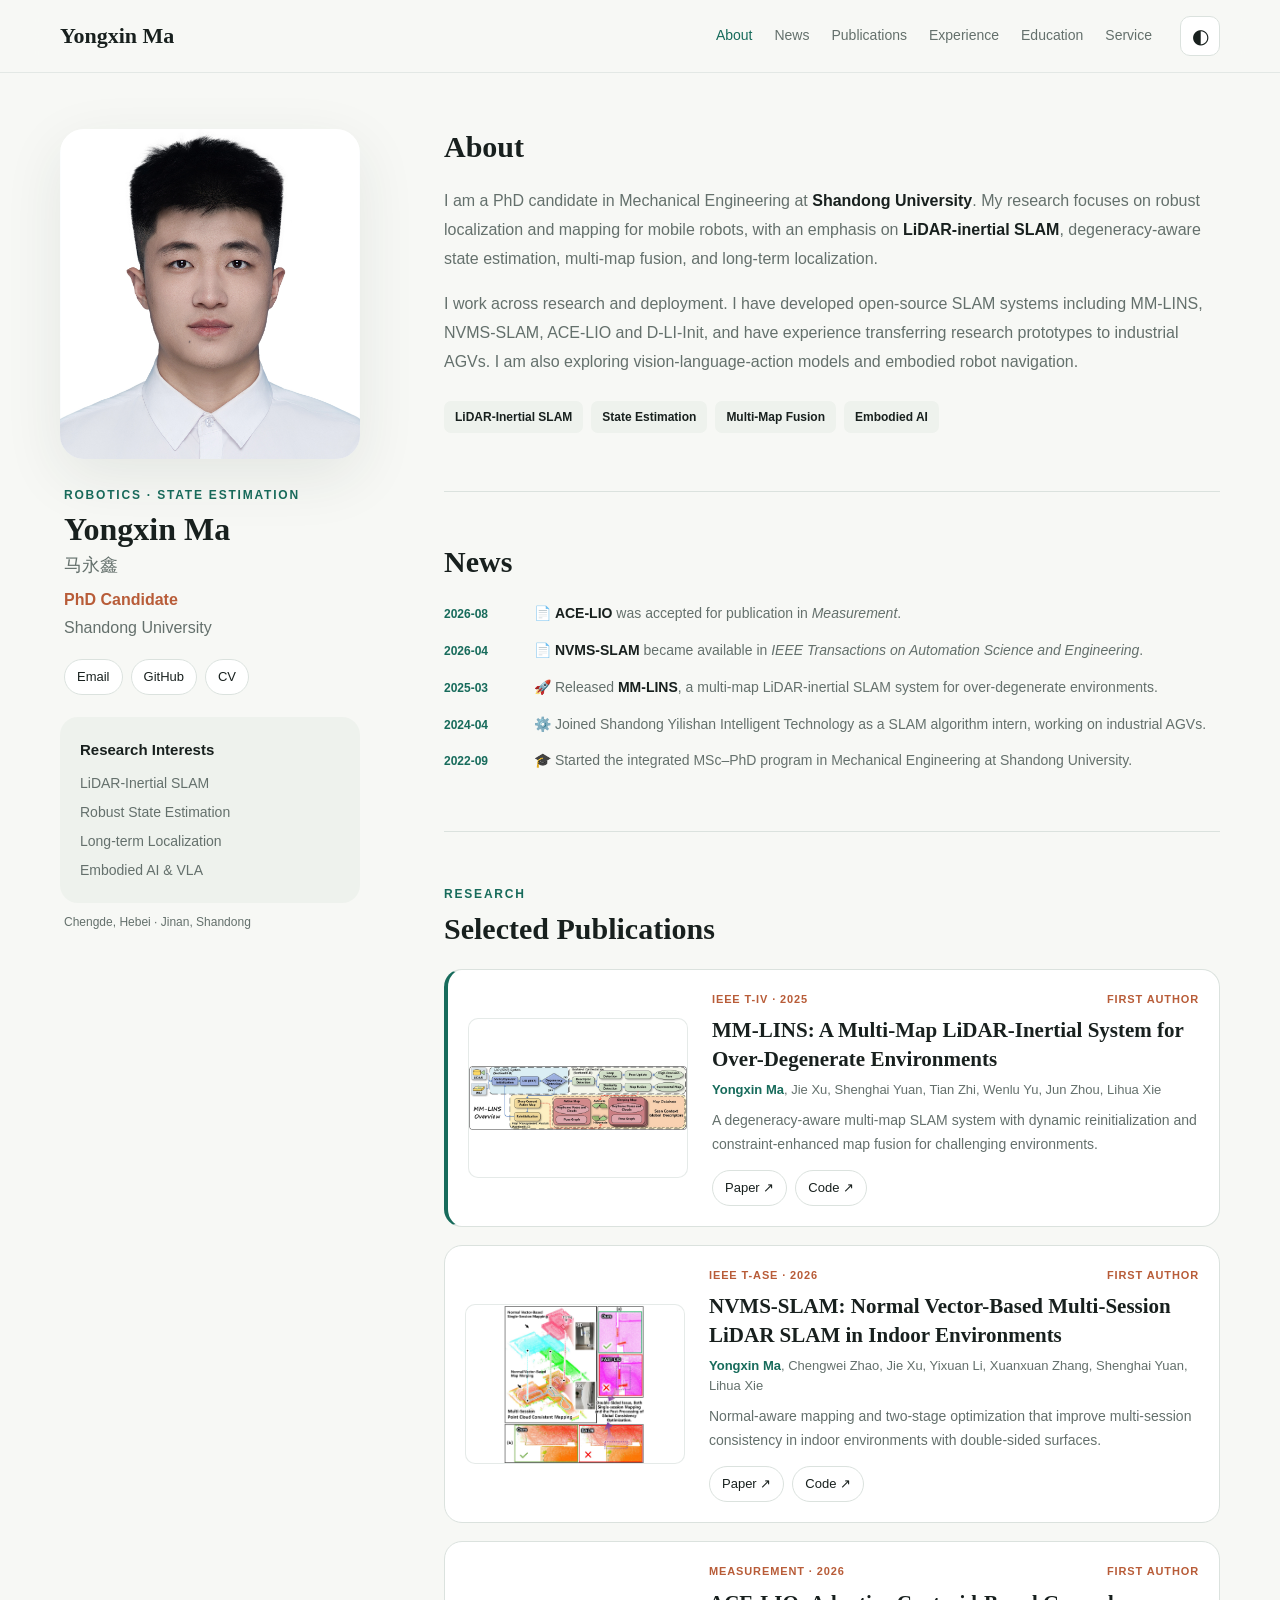
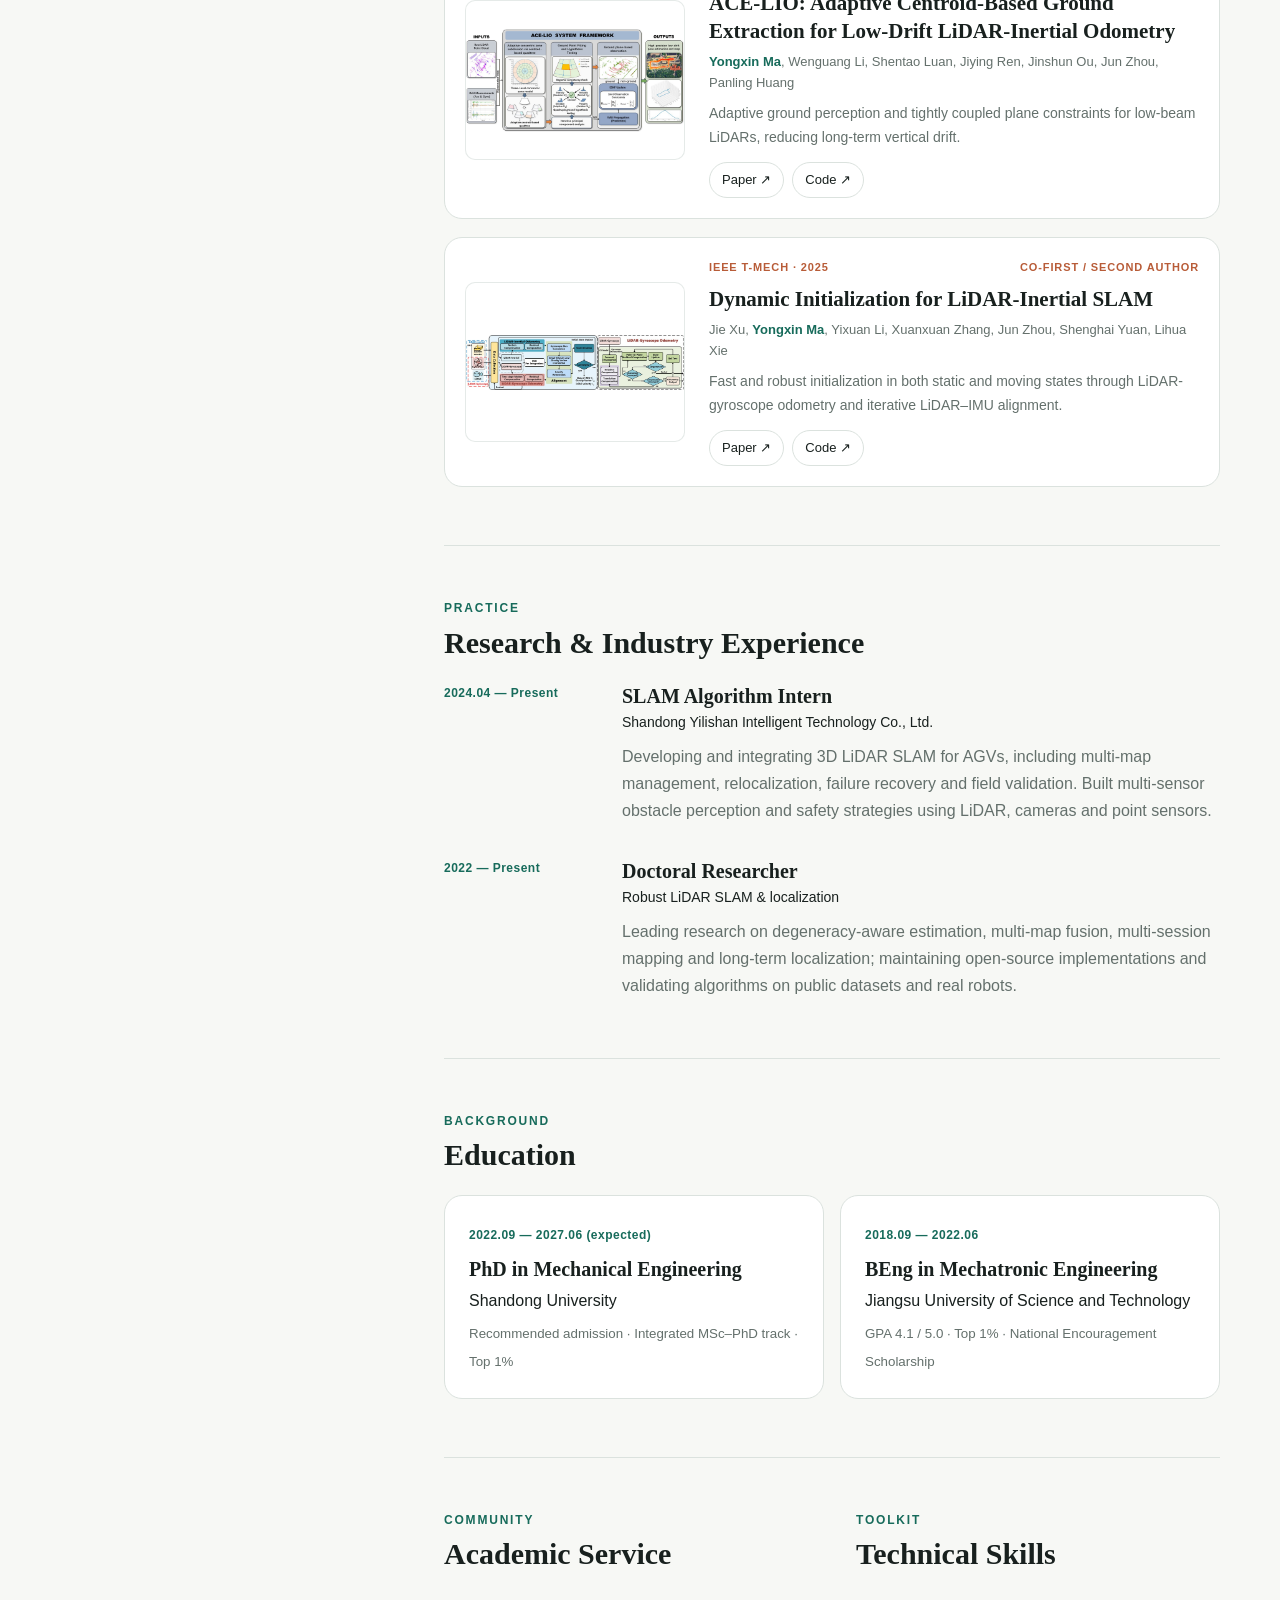
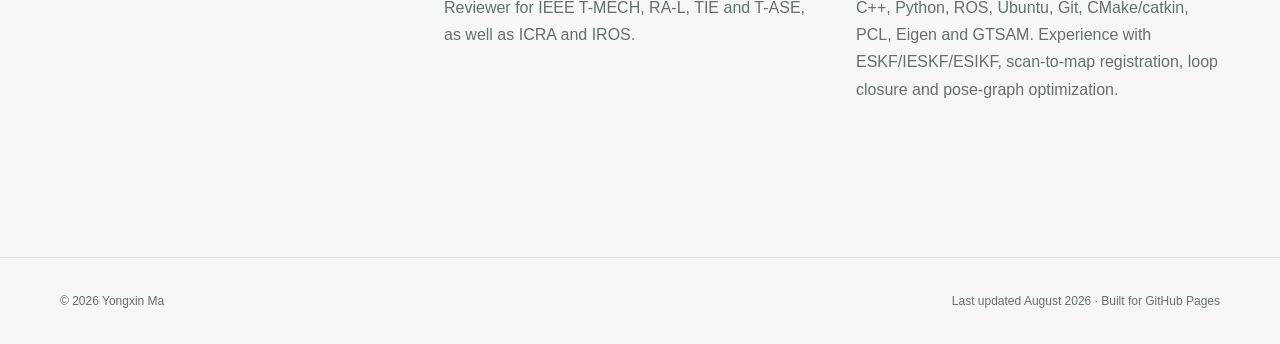
==== commit 04429c6e: "Add publication visuals and research news" ====
--- a/docs/index.html
+++ b/docs/index.html
@@ -22,7 +22,7 @@
       <a class="brand" href="#about">Yongxin Ma</a>
       <button class="menu-toggle" type="button" aria-expanded="false" aria-controls="nav-links">Menu</button>
       <div class="nav-links" id="nav-links">
-        <a href="#about">About</a><a href="#publications">Publications</a><a href="#experience">Experience</a><a href="#education">Education</a><a href="#service">Service</a>
+        <a href="#about">About</a><a href="#news">News</a><a href="#publications">Publications</a><a href="#experience">Experience</a><a href="#education">Education</a><a href="#service">Service</a>
       </div>
       <button class="theme-toggle" type="button" aria-label="Toggle color theme" title="Toggle color theme"><span aria-hidden="true">◐</span></button>
     </nav>
@@ -67,9 +67,16 @@
           <span>Multi-Map Fusion</span>
           <span>Embodied AI</span>
         </div>
-        <div class="current-note">
-          <span class="note-label">Currently</span>
-          <p>PhD candidate at Shandong University, expected to graduate in June 2027.</p>
+      </section>
+
+      <section class="section news-section" id="news">
+        <h2>News</h2>
+        <div class="news-list">
+          <article><time>2026-08</time><p>📄 <strong>ACE-LIO</strong> was accepted for publication in <em>Measurement</em>.</p></article>
+          <article><time>2026-04</time><p>📄 <strong>NVMS-SLAM</strong> became available in <em>IEEE Transactions on Automation Science and Engineering</em>.</p></article>
+          <article><time>2025-03</time><p>🚀 Released <strong>MM-LINS</strong>, a multi-map LiDAR-inertial SLAM system for over-degenerate environments.</p></article>
+          <article><time>2024-04</time><p>⚙️ Joined Shandong Yilishan Intelligent Technology as a SLAM algorithm intern, working on industrial AGVs.</p></article>
+          <article><time>2022-09</time><p>🎓 Started the integrated MSc–PhD program in Mechanical Engineering at Shandong University.</p></article>
         </div>
       </section>
 
@@ -77,32 +84,40 @@
         <div class="section-heading"><div><p class="kicker">Research</p><h2>Selected Publications</h2></div></div>
         <div class="publication-list">
           <article class="paper featured">
-            <div class="paper-meta"><span>IEEE T-IV · 2025</span><span>First author</span></div>
-            <h3>MM-LINS: A Multi-Map LiDAR-Inertial System for Over-Degenerate Environments</h3>
-            <p class="authors"><strong>Yongxin Ma</strong>, Jie Xu, Shenghai Yuan, Tian Zhi, Wenlu Yu, Jun Zhou, Lihua Xie</p>
-            <p>A degeneracy-aware multi-map SLAM system with dynamic reinitialization and constraint-enhanced map fusion for challenging environments.</p>
-            <div class="paper-links"><a href="https://arxiv.org/abs/2503.19506" target="_blank" rel="noreferrer">Paper ↗</a><a href="https://github.com/lian-yue0515/MM-LINS" target="_blank" rel="noreferrer">Code ↗</a></div>
+            <div class="paper-visual"><img src="paper-images/mm-lins.jpg" alt="MM-LINS system overview" loading="lazy"></div>
+            <div class="paper-content"><div class="paper-meta"><span>IEEE T-IV · 2025</span><span>First author</span></div>
+              <h3>MM-LINS: A Multi-Map LiDAR-Inertial System for Over-Degenerate Environments</h3>
+              <p class="authors"><strong>Yongxin Ma</strong>, Jie Xu, Shenghai Yuan, Tian Zhi, Wenlu Yu, Jun Zhou, Lihua Xie</p>
+              <p>A degeneracy-aware multi-map SLAM system with dynamic reinitialization and constraint-enhanced map fusion for challenging environments.</p>
+              <div class="paper-links"><a href="https://arxiv.org/abs/2503.19506" target="_blank" rel="noreferrer">Paper ↗</a><a href="https://github.com/lian-yue0515/MM-LINS" target="_blank" rel="noreferrer">Code ↗</a></div>
+            </div>
           </article>
           <article class="paper">
-            <div class="paper-meta"><span>IEEE T-ASE · 2026</span><span>First author</span></div>
-            <h3>NVMS-SLAM: Normal Vector-Based Multi-Session LiDAR SLAM in Indoor Environments</h3>
-            <p class="authors"><strong>Yongxin Ma</strong>, Chengwei Zhao, Jie Xu, Yixuan Li, Xuanxuan Zhang, Shenghai Yuan, Lihua Xie</p>
-            <p>Normal-aware mapping and two-stage optimization that improve multi-session consistency in indoor environments with double-sided surfaces.</p>
-            <div class="paper-links"><a href="https://doi.org/10.1109/TASE.2026.3682733" target="_blank" rel="noreferrer">Paper ↗</a></div>
+            <div class="paper-visual"><img src="paper-images/nvms-slam.jpg" alt="NVMS-SLAM multi-session mapping results" loading="lazy"></div>
+            <div class="paper-content"><div class="paper-meta"><span>IEEE T-ASE · 2026</span><span>First author</span></div>
+              <h3>NVMS-SLAM: Normal Vector-Based Multi-Session LiDAR SLAM in Indoor Environments</h3>
+              <p class="authors"><strong>Yongxin Ma</strong>, Chengwei Zhao, Jie Xu, Yixuan Li, Xuanxuan Zhang, Shenghai Yuan, Lihua Xie</p>
+              <p>Normal-aware mapping and two-stage optimization that improve multi-session consistency in indoor environments with double-sided surfaces.</p>
+              <div class="paper-links"><a href="https://doi.org/10.1109/TASE.2026.3682733" target="_blank" rel="noreferrer">Paper ↗</a><a href="https://github.com/lian-yue0515/NVMS-SLAM" target="_blank" rel="noreferrer">Code ↗</a></div>
+            </div>
           </article>
           <article class="paper">
-            <div class="paper-meta"><span>Measurement · 2026</span><span>First author</span></div>
-            <h3>ACE-LIO: Adaptive Centroid-Based Ground Extraction for Low-Drift LiDAR-Inertial Odometry</h3>
-            <p class="authors"><strong>Yongxin Ma</strong>, Wenguang Li, Shentao Luan, Jiying Ren, Jinshun Ou, Jun Zhou, Panling Huang</p>
-            <p>Adaptive ground perception and tightly coupled plane constraints for low-beam LiDARs, reducing long-term vertical drift.</p>
-            <div class="paper-links"><a href="https://doi.org/10.1016/j.measurement.2026.122143" target="_blank" rel="noreferrer">Paper ↗</a></div>
+            <div class="paper-visual"><img src="paper-images/ace-lio.jpg" alt="ACE-LIO system framework" loading="lazy"></div>
+            <div class="paper-content"><div class="paper-meta"><span>Measurement · 2026</span><span>First author</span></div>
+              <h3>ACE-LIO: Adaptive Centroid-Based Ground Extraction for Low-Drift LiDAR-Inertial Odometry</h3>
+              <p class="authors"><strong>Yongxin Ma</strong>, Wenguang Li, Shentao Luan, Jiying Ren, Jinshun Ou, Jun Zhou, Panling Huang</p>
+              <p>Adaptive ground perception and tightly coupled plane constraints for low-beam LiDARs, reducing long-term vertical drift.</p>
+              <div class="paper-links"><a href="https://doi.org/10.1016/j.measurement.2026.122143" target="_blank" rel="noreferrer">Paper ↗</a><a href="https://github.com/lian-yue0515/ACE-LIO" target="_blank" rel="noreferrer">Code ↗</a></div>
+            </div>
           </article>
           <article class="paper">
-            <div class="paper-meta"><span>IEEE T-MECH · 2025</span><span>Co-first / second author</span></div>
-            <h3>Dynamic Initialization for LiDAR-Inertial SLAM</h3>
-            <p class="authors">Jie Xu, <strong>Yongxin Ma</strong>, Yixuan Li, Xuanxuan Zhang, Jun Zhou, Shenghai Yuan, Lihua Xie</p>
-            <p>Fast and robust initialization in both static and moving states through LiDAR-gyroscope odometry and iterative LiDAR–IMU alignment.</p>
-            <div class="paper-links"><a href="https://arxiv.org/abs/2504.01451" target="_blank" rel="noreferrer">Paper ↗</a><a href="https://github.com/lian-yue0515/D-LI-Init" target="_blank" rel="noreferrer">Code ↗</a></div>
+            <div class="paper-visual"><img src="paper-images/d-li-init.jpg" alt="D-LI-Init system overview" loading="lazy"></div>
+            <div class="paper-content"><div class="paper-meta"><span>IEEE T-MECH · 2025</span><span>Co-first / second author</span></div>
+              <h3>Dynamic Initialization for LiDAR-Inertial SLAM</h3>
+              <p class="authors">Jie Xu, <strong>Yongxin Ma</strong>, Yixuan Li, Xuanxuan Zhang, Jun Zhou, Shenghai Yuan, Lihua Xie</p>
+              <p>Fast and robust initialization in both static and moving states through LiDAR-gyroscope odometry and iterative LiDAR–IMU alignment.</p>
+              <div class="paper-links"><a href="https://arxiv.org/abs/2504.01451" target="_blank" rel="noreferrer">Paper ↗</a><a href="https://github.com/lian-yue0515/D-LI-Init" target="_blank" rel="noreferrer">Code ↗</a></div>
+            </div>
           </article>
         </div>
       </section>
--- a/docs/styles.css
+++ b/docs/styles.css
@@ -3,9 +3,9 @@
 *{box-sizing:border-box}html{scroll-behavior:smooth;scroll-padding-top:92px}body{margin:0;background:var(--bg);color:var(--text);font:16px/1.7 var(--sans);transition:background .25s,color .25s}a{color:inherit}.wrap{width:min(1160px,calc(100% - 40px));margin:auto}.skip-link{position:fixed;top:-60px;left:20px;z-index:100;padding:10px 14px;background:var(--text);color:var(--bg);border-radius:8px}.skip-link:focus{top:12px}
 .topbar{position:sticky;top:0;z-index:20;background:color-mix(in srgb,var(--bg) 86%,transparent);backdrop-filter:blur(16px);border-bottom:1px solid color-mix(in srgb,var(--line) 70%,transparent)}.nav{height:72px;display:flex;align-items:center;gap:28px}.brand{font:700 22px/1 var(--serif);text-decoration:none;margin-right:auto}.nav-links{display:flex;align-items:center;gap:22px}.nav-links a{font-size:14px;text-decoration:none;color:var(--muted);transition:.2s}.nav-links a:hover,.nav-links a.active{color:var(--accent)}button{font:inherit;color:inherit}.theme-toggle,.menu-toggle{border:1px solid var(--line);background:var(--surface);border-radius:10px;cursor:pointer}.theme-toggle{width:40px;height:40px;font-size:20px}.menu-toggle{display:none;padding:7px 11px;font-size:14px}
 .layout{display:grid;grid-template-columns:300px minmax(0,1fr);gap:84px;padding-top:56px;padding-bottom:80px}.profile{position:sticky;top:108px;align-self:start}.portrait{display:block;width:100%;height:330px;object-fit:cover;object-position:center 20%;border-radius:24px;box-shadow:var(--shadow);filter:saturate(.88)}.identity{padding:26px 4px 18px}.eyebrow,.kicker{margin:0 0 6px;text-transform:uppercase;letter-spacing:.15em;color:var(--accent);font-size:12px;font-weight:700}.identity h1{font:700 32px/1.15 var(--serif);margin:0 0 8px}.identity h1 span{display:block;font:500 18px/1.4 var(--sans);color:var(--muted);margin-top:5px}.role{margin:0;color:var(--accent-2);font-weight:650}.affiliation{margin:0;color:var(--muted)}.contact{display:flex;flex-wrap:wrap;gap:8px;padding:0 4px 22px}.contact a,.paper-links a{font-size:13px;text-decoration:none;border:1px solid var(--line);background:var(--surface);border-radius:999px;padding:6px 12px;transition:.2s}.contact a:hover,.paper-links a:hover{border-color:var(--accent);color:var(--accent);transform:translateY(-1px)}.interest-card{padding:20px;border-radius:18px;background:var(--surface-soft)}.interest-card h2{font-size:15px;margin:0 0 10px}.interest-card ul{list-style:none;margin:0;padding:0;color:var(--muted);font-size:14px}.interest-card li+li{margin-top:5px}.location{font-size:12px;color:var(--muted);padding:9px 4px;margin:0}
-.content{min-width:0}.section{padding:0 0 58px}.section+.section{border-top:1px solid var(--line);padding-top:52px}.section h2{font:700 30px/1.2 var(--serif);margin:0 0 22px}.intro>h2{font-size:30px;letter-spacing:0;margin-bottom:22px}.about-copy{max-width:780px}.about-copy p{margin:0 0 17px;color:var(--muted);font-size:16px;line-height:1.8}.about-copy strong{color:var(--text);font-weight:650}.research-focus{display:flex;flex-wrap:wrap;gap:8px;margin:24px 0 28px}.research-focus span{padding:6px 11px;border-radius:7px;background:var(--surface-soft);color:var(--text);font-size:12px;font-weight:600}.current-note{display:grid;grid-template-columns:86px 1fr;gap:16px;padding:14px 0;border-top:1px solid var(--line);border-bottom:1px solid var(--line);max-width:780px}.note-label{color:var(--accent);font-size:12px;font-weight:700;text-transform:uppercase;letter-spacing:.08em}.current-note p{margin:0;color:var(--muted);font-size:14px}.section-heading{display:flex;align-items:end;justify-content:space-between;gap:20px;margin-bottom:22px}.section-heading h2{margin:0}.publication-list{display:grid;gap:14px}.paper{padding:24px;border:1px solid var(--line);border-radius:18px;background:var(--surface);transition:.25s}.paper:hover{transform:translateY(-3px);box-shadow:var(--shadow);border-color:color-mix(in srgb,var(--accent) 50%,var(--line))}.paper.featured{border-left:4px solid var(--accent)}.paper-meta{display:flex;justify-content:space-between;gap:16px;color:var(--accent-2);text-transform:uppercase;letter-spacing:.08em;font-size:11px;font-weight:700}.paper h3{font:700 21px/1.35 var(--serif);margin:11px 0 8px}.paper p{color:var(--muted);margin:0}.paper .authors{font-size:13px;line-height:1.55;margin:-1px 0 10px;color:var(--muted)}.paper .authors strong{color:var(--accent);font-weight:700}.paper-links{display:flex;gap:8px;margin-top:16px}
+.content{min-width:0}.section{padding:0 0 58px}.section+.section{border-top:1px solid var(--line);padding-top:52px}.section h2{font:700 30px/1.2 var(--serif);margin:0 0 22px}.intro>h2{font-size:30px;letter-spacing:0;margin-bottom:22px}.about-copy{max-width:780px}.about-copy p{margin:0 0 17px;color:var(--muted);font-size:16px;line-height:1.8}.about-copy strong{color:var(--text);font-weight:650}.research-focus{display:flex;flex-wrap:wrap;gap:8px;margin:24px 0 0}.research-focus span{padding:6px 11px;border-radius:7px;background:var(--surface-soft);color:var(--text);font-size:12px;font-weight:600}.news-list{display:grid;gap:13px}.news-list article{display:grid;grid-template-columns:74px 1fr;gap:16px;align-items:start}.news-list time{padding-top:2px;color:var(--accent);font-size:12px;font-weight:700}.news-list p{margin:0;color:var(--muted);font-size:14px}.news-list strong{color:var(--text)}.section-heading{display:flex;align-items:end;justify-content:space-between;gap:20px;margin-bottom:22px}.section-heading h2{margin:0}.publication-list{display:grid;gap:18px}.paper{display:grid;grid-template-columns:220px minmax(0,1fr);gap:24px;padding:20px;border:1px solid var(--line);border-radius:18px;background:var(--surface);transition:.25s}.paper:hover{transform:translateY(-3px);box-shadow:var(--shadow);border-color:color-mix(in srgb,var(--accent) 50%,var(--line))}.paper.featured{border-left:4px solid var(--accent)}.paper-visual{height:160px;align-self:center;border-radius:10px;overflow:hidden;background:#fff;border:1px solid color-mix(in srgb,var(--line) 70%,transparent)}.paper-visual img{width:100%;height:100%;display:block;object-fit:contain}.paper-content{min-width:0}.paper-meta{display:flex;justify-content:space-between;gap:16px;color:var(--accent-2);text-transform:uppercase;letter-spacing:.08em;font-size:11px;font-weight:700}.paper h3{font:700 21px/1.35 var(--serif);margin:8px 0}.paper p{color:var(--muted);margin:0;font-size:14px}.paper .authors{font-size:13px;line-height:1.55;margin:-1px 0 9px;color:var(--muted)}.paper .authors strong{color:var(--accent);font-weight:700}.paper-links{display:flex;gap:8px;margin-top:13px}
 .timeline{display:grid;gap:34px}.timeline article{display:grid;grid-template-columns:150px 1fr;gap:28px}.timeline time,.education-grid span{font-size:12px;color:var(--accent);font-weight:700;letter-spacing:.04em}.timeline h3,.education-grid h3{font:700 20px/1.3 var(--serif);margin:0 0 2px}.timeline p{color:var(--muted);margin:8px 0 0}.timeline .subtitle{color:var(--text);font-size:14px;margin:0}.education-grid{display:grid;grid-template-columns:1fr 1fr;gap:16px}.education-grid article{background:var(--surface);border:1px solid var(--line);border-radius:18px;padding:24px}.education-grid h3{margin-top:9px}.education-grid p{margin:5px 0;color:var(--text)}.education-grid small{color:var(--muted)}.split{display:grid;grid-template-columns:1fr 1fr;gap:48px}.split p:last-child{color:var(--muted)}
 footer{border-top:1px solid var(--line);color:var(--muted);font-size:12px}.footer-inner{min-height:86px;display:flex;justify-content:space-between;align-items:center;gap:20px}
-@media(max-width:900px){.layout{grid-template-columns:240px minmax(0,1fr);gap:44px}.portrait{height:280px}.nav-links{gap:13px}}
-@media(max-width:720px){.wrap{width:min(100% - 28px,640px)}.menu-toggle{display:block}.nav-links{display:none;position:absolute;top:64px;left:14px;right:14px;flex-direction:column;align-items:stretch;gap:0;padding:10px;background:var(--surface);border:1px solid var(--line);border-radius:14px;box-shadow:var(--shadow)}.nav-links.open{display:flex}.nav-links a{padding:9px 11px}.layout{display:block;padding-top:28px}.profile{position:static;display:grid;grid-template-columns:112px 1fr;gap:0 20px;margin-bottom:48px}.portrait{width:112px;height:140px;border-radius:18px;grid-row:1/3}.identity{padding:3px 0 12px}.identity h1{font-size:27px}.contact{padding:0;align-self:start}.interest-card,.location{display:none}.intro>h2{font-size:28px}.section{padding-bottom:48px}.section+.section{padding-top:44px}.current-note{grid-template-columns:1fr;gap:4px}.timeline article{grid-template-columns:1fr;gap:6px}.education-grid,.split{grid-template-columns:1fr}.footer-inner{padding:20px 0;display:block}}
+@media(max-width:1000px){.layout{grid-template-columns:240px minmax(0,1fr);gap:44px}.portrait{height:280px}.nav-links{gap:12px}.paper{grid-template-columns:180px minmax(0,1fr);gap:18px}.paper-visual{height:145px}.paper h3{font-size:19px}}
+@media(max-width:720px){.wrap{width:min(100% - 28px,640px)}.menu-toggle{display:block}.nav-links{display:none;position:absolute;top:64px;left:14px;right:14px;flex-direction:column;align-items:stretch;gap:0;padding:10px;background:var(--surface);border:1px solid var(--line);border-radius:14px;box-shadow:var(--shadow)}.nav-links.open{display:flex}.nav-links a{padding:9px 11px}.layout{display:block;padding-top:28px}.profile{position:static;display:grid;grid-template-columns:112px 1fr;gap:0 20px;margin-bottom:48px}.portrait{width:112px;height:140px;border-radius:18px;grid-row:1/3}.identity{padding:3px 0 12px}.identity h1{font-size:27px}.contact{padding:0;align-self:start}.interest-card,.location{display:none}.intro>h2{font-size:28px}.section{padding-bottom:48px}.section+.section{padding-top:44px}.news-list article{grid-template-columns:66px 1fr;gap:10px}.paper{grid-template-columns:1fr;padding:16px}.paper-visual{height:190px}.paper-meta{flex-wrap:wrap}.timeline article{grid-template-columns:1fr;gap:6px}.education-grid,.split{grid-template-columns:1fr}.footer-inner{padding:20px 0;display:block}}
 @media(prefers-reduced-motion:reduce){html{scroll-behavior:auto}*,*::before,*::after{transition:none!important}}
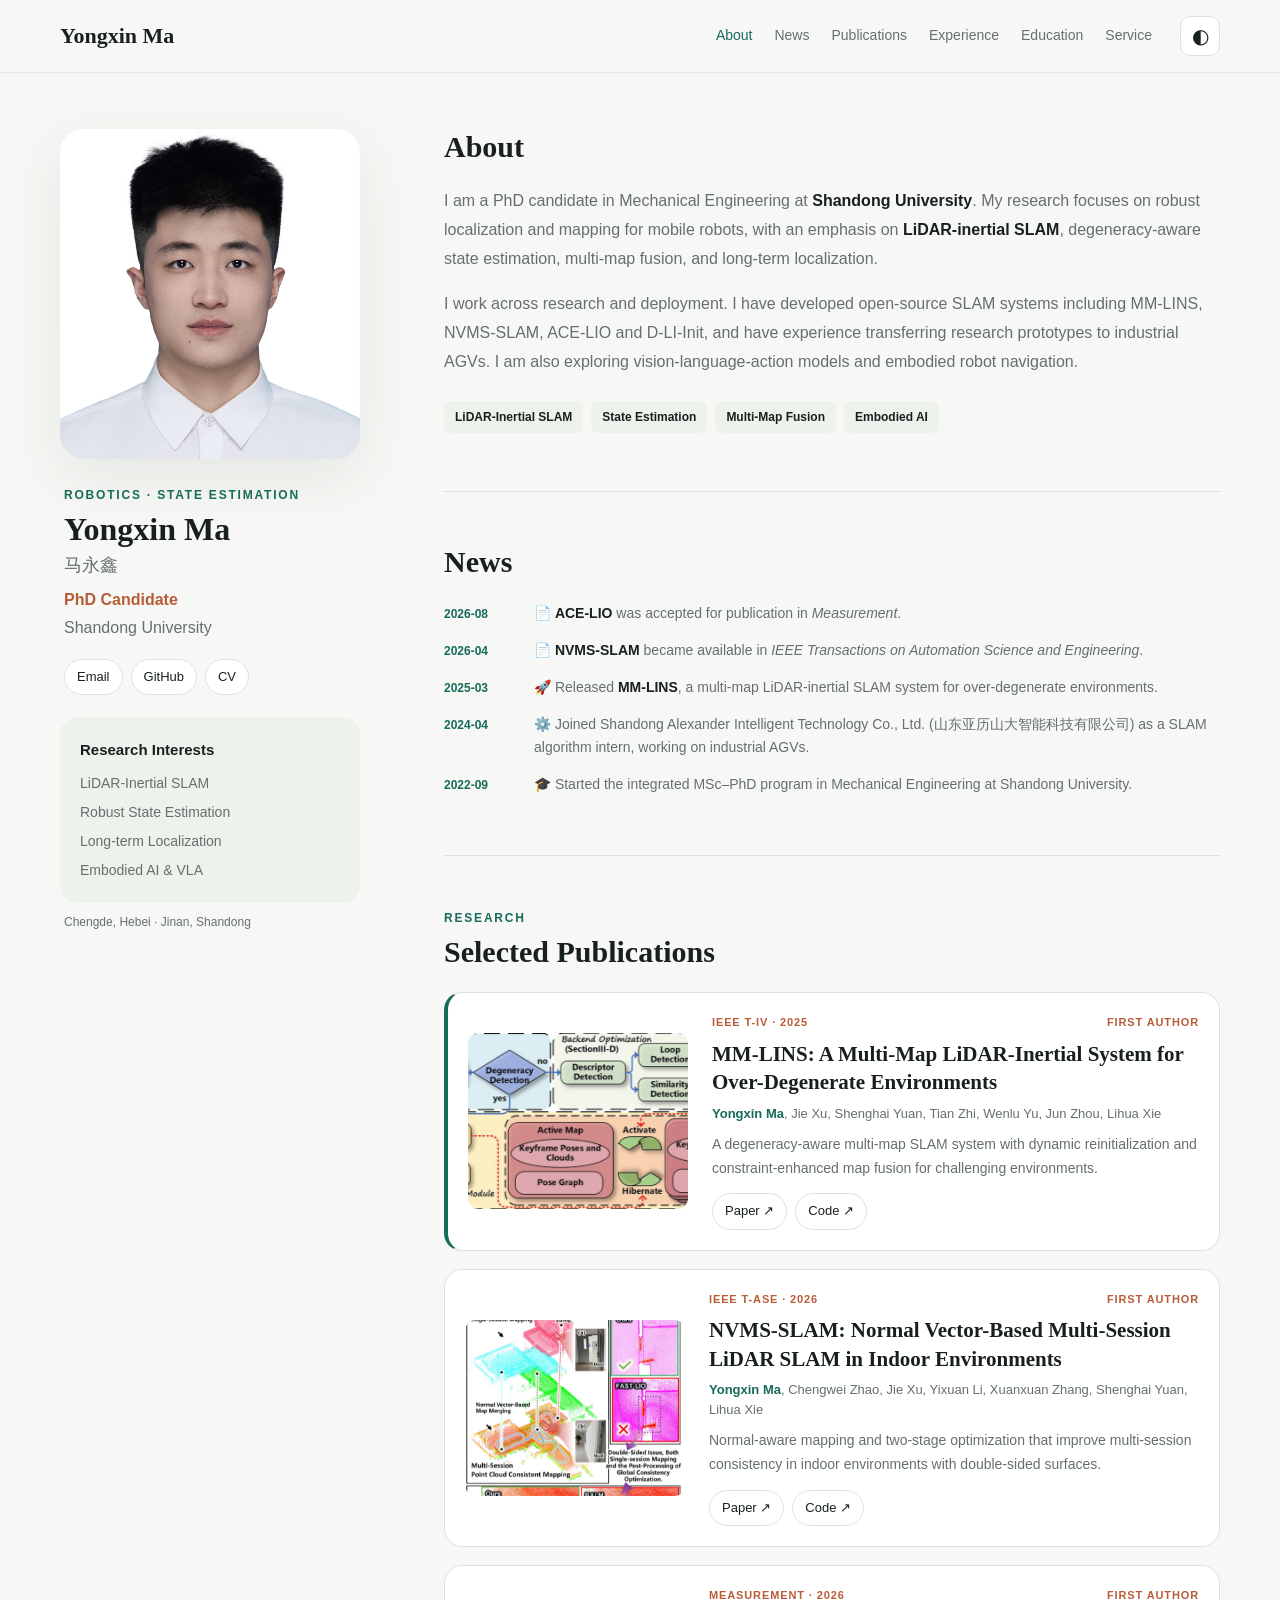
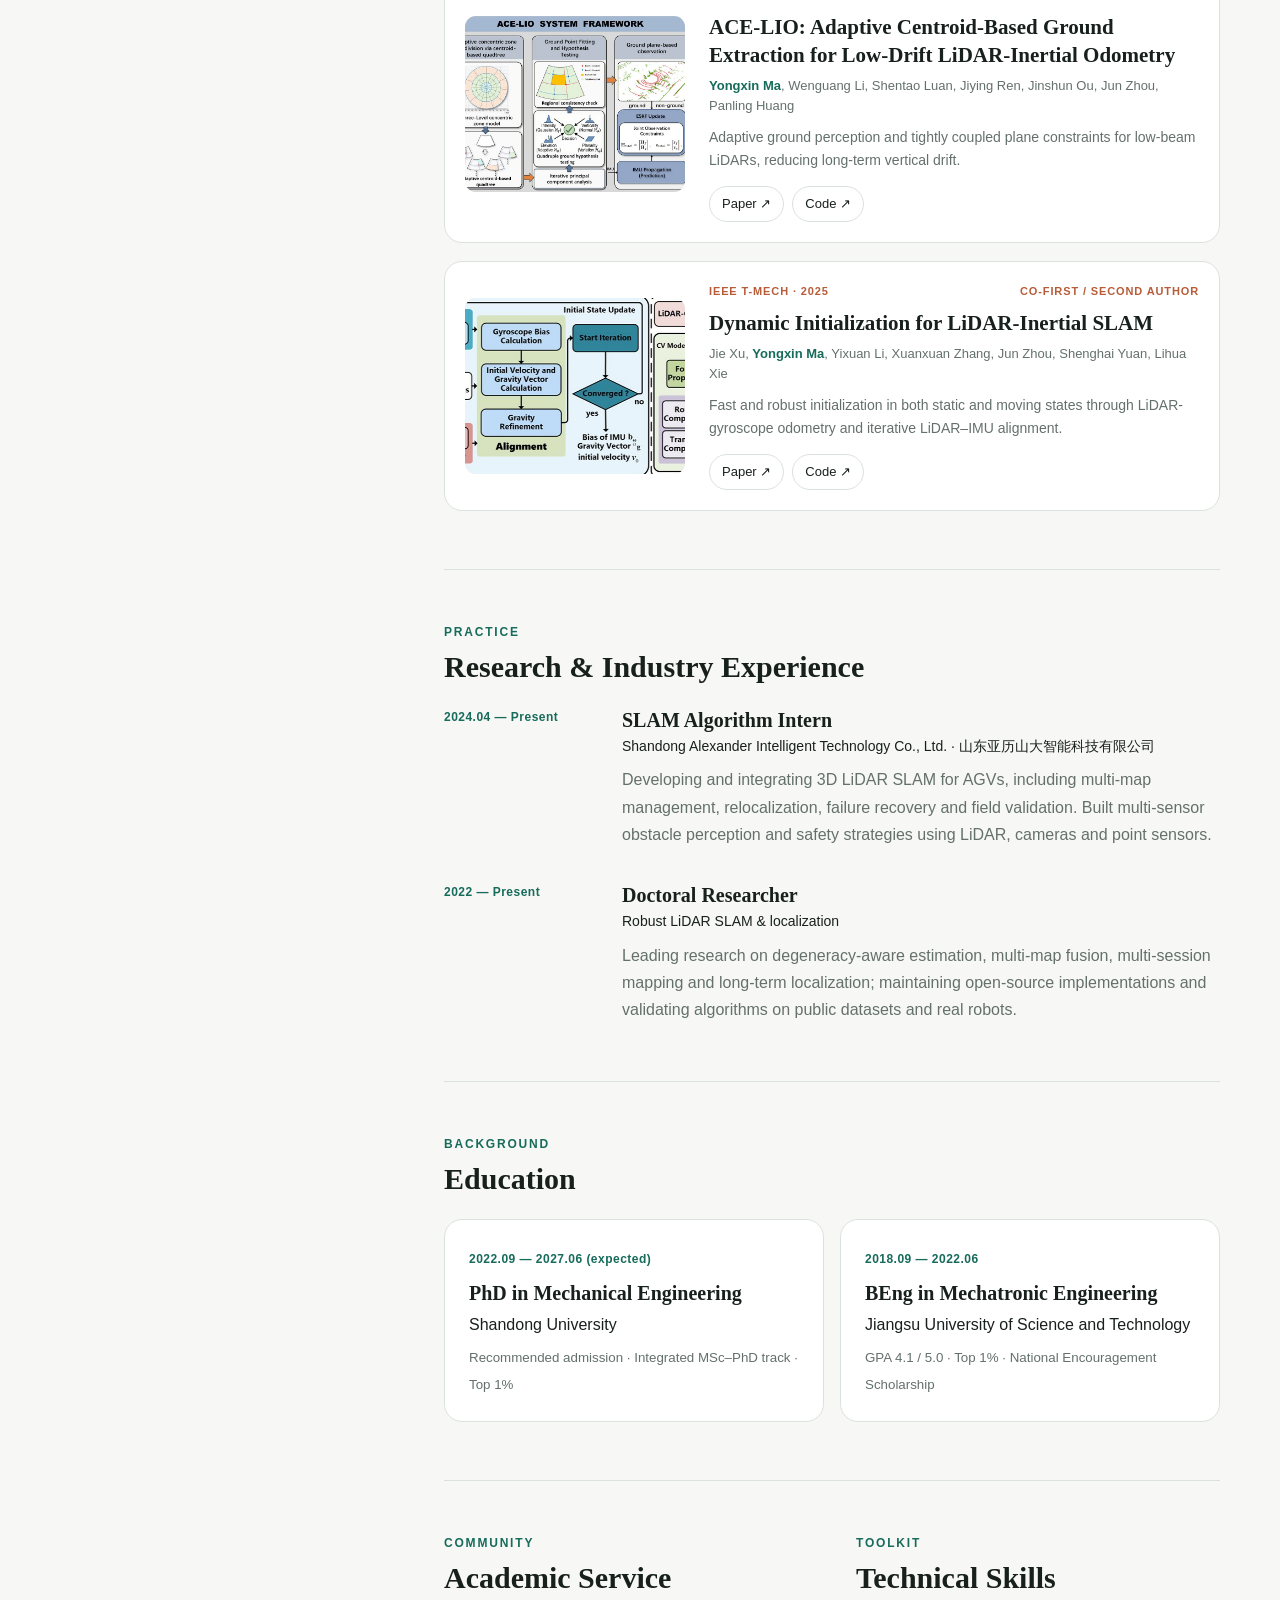
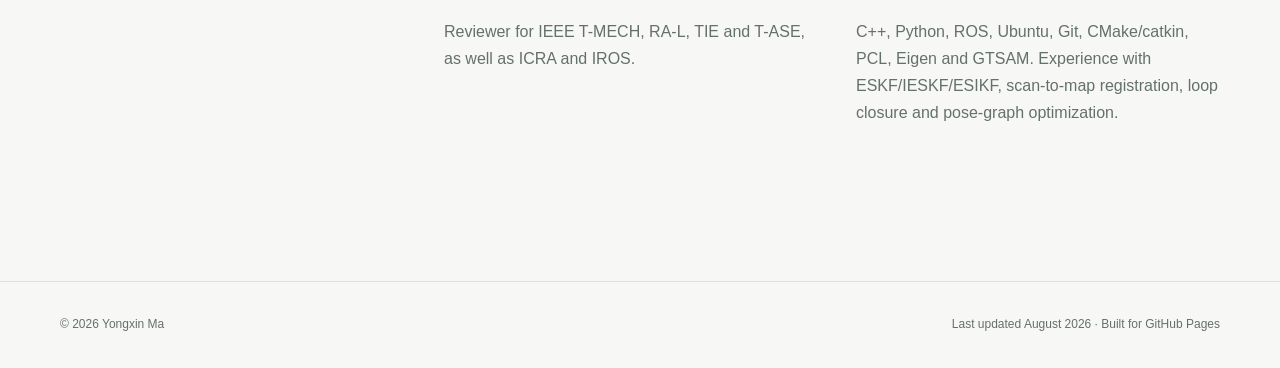
==== commit 0bfacbf0: "Refine publication image crops and company name" ====
--- a/docs/index.html
+++ b/docs/index.html
@@ -75,7 +75,7 @@
           <article><time>2026-08</time><p>📄 <strong>ACE-LIO</strong> was accepted for publication in <em>Measurement</em>.</p></article>
           <article><time>2026-04</time><p>📄 <strong>NVMS-SLAM</strong> became available in <em>IEEE Transactions on Automation Science and Engineering</em>.</p></article>
           <article><time>2025-03</time><p>🚀 Released <strong>MM-LINS</strong>, a multi-map LiDAR-inertial SLAM system for over-degenerate environments.</p></article>
-          <article><time>2024-04</time><p>⚙️ Joined Shandong Yilishan Intelligent Technology as a SLAM algorithm intern, working on industrial AGVs.</p></article>
+          <article><time>2024-04</time><p>⚙️ Joined Shandong Alexander Intelligent Technology Co., Ltd. (山东亚历山大智能科技有限公司) as a SLAM algorithm intern, working on industrial AGVs.</p></article>
           <article><time>2022-09</time><p>🎓 Started the integrated MSc–PhD program in Mechanical Engineering at Shandong University.</p></article>
         </div>
       </section>
@@ -84,7 +84,7 @@
         <div class="section-heading"><div><p class="kicker">Research</p><h2>Selected Publications</h2></div></div>
         <div class="publication-list">
           <article class="paper featured">
-            <div class="paper-visual"><img src="paper-images/mm-lins.jpg" alt="MM-LINS system overview" loading="lazy"></div>
+            <div class="paper-visual paper-visual-wide"><img src="paper-images/mm-lins.jpg" alt="MM-LINS system overview" loading="lazy"></div>
             <div class="paper-content"><div class="paper-meta"><span>IEEE T-IV · 2025</span><span>First author</span></div>
               <h3>MM-LINS: A Multi-Map LiDAR-Inertial System for Over-Degenerate Environments</h3>
               <p class="authors"><strong>Yongxin Ma</strong>, Jie Xu, Shenghai Yuan, Tian Zhi, Wenlu Yu, Jun Zhou, Lihua Xie</p>
@@ -93,7 +93,7 @@
             </div>
           </article>
           <article class="paper">
-            <div class="paper-visual"><img src="paper-images/nvms-slam.jpg" alt="NVMS-SLAM multi-session mapping results" loading="lazy"></div>
+            <div class="paper-visual paper-visual-tall"><img src="paper-images/nvms-slam.jpg" alt="NVMS-SLAM multi-session mapping results" loading="lazy"></div>
             <div class="paper-content"><div class="paper-meta"><span>IEEE T-ASE · 2026</span><span>First author</span></div>
               <h3>NVMS-SLAM: Normal Vector-Based Multi-Session LiDAR SLAM in Indoor Environments</h3>
               <p class="authors"><strong>Yongxin Ma</strong>, Chengwei Zhao, Jie Xu, Yixuan Li, Xuanxuan Zhang, Shenghai Yuan, Lihua Xie</p>
@@ -102,7 +102,7 @@
             </div>
           </article>
           <article class="paper">
-            <div class="paper-visual"><img src="paper-images/ace-lio.jpg" alt="ACE-LIO system framework" loading="lazy"></div>
+            <div class="paper-visual paper-visual-wide"><img src="paper-images/ace-lio.jpg" alt="ACE-LIO system framework" loading="lazy"></div>
             <div class="paper-content"><div class="paper-meta"><span>Measurement · 2026</span><span>First author</span></div>
               <h3>ACE-LIO: Adaptive Centroid-Based Ground Extraction for Low-Drift LiDAR-Inertial Odometry</h3>
               <p class="authors"><strong>Yongxin Ma</strong>, Wenguang Li, Shentao Luan, Jiying Ren, Jinshun Ou, Jun Zhou, Panling Huang</p>
@@ -111,7 +111,7 @@
             </div>
           </article>
           <article class="paper">
-            <div class="paper-visual"><img src="paper-images/d-li-init.jpg" alt="D-LI-Init system overview" loading="lazy"></div>
+            <div class="paper-visual paper-visual-wide"><img src="paper-images/d-li-init.jpg" alt="D-LI-Init system overview" loading="lazy"></div>
             <div class="paper-content"><div class="paper-meta"><span>IEEE T-MECH · 2025</span><span>Co-first / second author</span></div>
               <h3>Dynamic Initialization for LiDAR-Inertial SLAM</h3>
               <p class="authors">Jie Xu, <strong>Yongxin Ma</strong>, Yixuan Li, Xuanxuan Zhang, Jun Zhou, Shenghai Yuan, Lihua Xie</p>
@@ -125,7 +125,7 @@
       <section class="section" id="experience">
         <p class="kicker">Practice</p><h2>Research &amp; Industry Experience</h2>
         <div class="timeline">
-          <article><time>2024.04 — Present</time><div><h3>SLAM Algorithm Intern</h3><p class="subtitle">Shandong Yilishan Intelligent Technology Co., Ltd.</p><p>Developing and integrating 3D LiDAR SLAM for AGVs, including multi-map management, relocalization, failure recovery and field validation. Built multi-sensor obstacle perception and safety strategies using LiDAR, cameras and point sensors.</p></div></article>
+          <article><time>2024.04 — Present</time><div><h3>SLAM Algorithm Intern</h3><p class="subtitle">Shandong Alexander Intelligent Technology Co., Ltd. · 山东亚历山大智能科技有限公司</p><p>Developing and integrating 3D LiDAR SLAM for AGVs, including multi-map management, relocalization, failure recovery and field validation. Built multi-sensor obstacle perception and safety strategies using LiDAR, cameras and point sensors.</p></div></article>
           <article><time>2022 — Present</time><div><h3>Doctoral Researcher</h3><p class="subtitle">Robust LiDAR SLAM &amp; localization</p><p>Leading research on degeneracy-aware estimation, multi-map fusion, multi-session mapping and long-term localization; maintaining open-source implementations and validating algorithms on public datasets and real robots.</p></div></article>
         </div>
       </section>
--- a/docs/styles.css
+++ b/docs/styles.css
@@ -3,7 +3,7 @@
 *{box-sizing:border-box}html{scroll-behavior:smooth;scroll-padding-top:92px}body{margin:0;background:var(--bg);color:var(--text);font:16px/1.7 var(--sans);transition:background .25s,color .25s}a{color:inherit}.wrap{width:min(1160px,calc(100% - 40px));margin:auto}.skip-link{position:fixed;top:-60px;left:20px;z-index:100;padding:10px 14px;background:var(--text);color:var(--bg);border-radius:8px}.skip-link:focus{top:12px}
 .topbar{position:sticky;top:0;z-index:20;background:color-mix(in srgb,var(--bg) 86%,transparent);backdrop-filter:blur(16px);border-bottom:1px solid color-mix(in srgb,var(--line) 70%,transparent)}.nav{height:72px;display:flex;align-items:center;gap:28px}.brand{font:700 22px/1 var(--serif);text-decoration:none;margin-right:auto}.nav-links{display:flex;align-items:center;gap:22px}.nav-links a{font-size:14px;text-decoration:none;color:var(--muted);transition:.2s}.nav-links a:hover,.nav-links a.active{color:var(--accent)}button{font:inherit;color:inherit}.theme-toggle,.menu-toggle{border:1px solid var(--line);background:var(--surface);border-radius:10px;cursor:pointer}.theme-toggle{width:40px;height:40px;font-size:20px}.menu-toggle{display:none;padding:7px 11px;font-size:14px}
 .layout{display:grid;grid-template-columns:300px minmax(0,1fr);gap:84px;padding-top:56px;padding-bottom:80px}.profile{position:sticky;top:108px;align-self:start}.portrait{display:block;width:100%;height:330px;object-fit:cover;object-position:center 20%;border-radius:24px;box-shadow:var(--shadow);filter:saturate(.88)}.identity{padding:26px 4px 18px}.eyebrow,.kicker{margin:0 0 6px;text-transform:uppercase;letter-spacing:.15em;color:var(--accent);font-size:12px;font-weight:700}.identity h1{font:700 32px/1.15 var(--serif);margin:0 0 8px}.identity h1 span{display:block;font:500 18px/1.4 var(--sans);color:var(--muted);margin-top:5px}.role{margin:0;color:var(--accent-2);font-weight:650}.affiliation{margin:0;color:var(--muted)}.contact{display:flex;flex-wrap:wrap;gap:8px;padding:0 4px 22px}.contact a,.paper-links a{font-size:13px;text-decoration:none;border:1px solid var(--line);background:var(--surface);border-radius:999px;padding:6px 12px;transition:.2s}.contact a:hover,.paper-links a:hover{border-color:var(--accent);color:var(--accent);transform:translateY(-1px)}.interest-card{padding:20px;border-radius:18px;background:var(--surface-soft)}.interest-card h2{font-size:15px;margin:0 0 10px}.interest-card ul{list-style:none;margin:0;padding:0;color:var(--muted);font-size:14px}.interest-card li+li{margin-top:5px}.location{font-size:12px;color:var(--muted);padding:9px 4px;margin:0}
-.content{min-width:0}.section{padding:0 0 58px}.section+.section{border-top:1px solid var(--line);padding-top:52px}.section h2{font:700 30px/1.2 var(--serif);margin:0 0 22px}.intro>h2{font-size:30px;letter-spacing:0;margin-bottom:22px}.about-copy{max-width:780px}.about-copy p{margin:0 0 17px;color:var(--muted);font-size:16px;line-height:1.8}.about-copy strong{color:var(--text);font-weight:650}.research-focus{display:flex;flex-wrap:wrap;gap:8px;margin:24px 0 0}.research-focus span{padding:6px 11px;border-radius:7px;background:var(--surface-soft);color:var(--text);font-size:12px;font-weight:600}.news-list{display:grid;gap:13px}.news-list article{display:grid;grid-template-columns:74px 1fr;gap:16px;align-items:start}.news-list time{padding-top:2px;color:var(--accent);font-size:12px;font-weight:700}.news-list p{margin:0;color:var(--muted);font-size:14px}.news-list strong{color:var(--text)}.section-heading{display:flex;align-items:end;justify-content:space-between;gap:20px;margin-bottom:22px}.section-heading h2{margin:0}.publication-list{display:grid;gap:18px}.paper{display:grid;grid-template-columns:220px minmax(0,1fr);gap:24px;padding:20px;border:1px solid var(--line);border-radius:18px;background:var(--surface);transition:.25s}.paper:hover{transform:translateY(-3px);box-shadow:var(--shadow);border-color:color-mix(in srgb,var(--accent) 50%,var(--line))}.paper.featured{border-left:4px solid var(--accent)}.paper-visual{height:160px;align-self:center;border-radius:10px;overflow:hidden;background:#fff;border:1px solid color-mix(in srgb,var(--line) 70%,transparent)}.paper-visual img{width:100%;height:100%;display:block;object-fit:contain}.paper-content{min-width:0}.paper-meta{display:flex;justify-content:space-between;gap:16px;color:var(--accent-2);text-transform:uppercase;letter-spacing:.08em;font-size:11px;font-weight:700}.paper h3{font:700 21px/1.35 var(--serif);margin:8px 0}.paper p{color:var(--muted);margin:0;font-size:14px}.paper .authors{font-size:13px;line-height:1.55;margin:-1px 0 9px;color:var(--muted)}.paper .authors strong{color:var(--accent);font-weight:700}.paper-links{display:flex;gap:8px;margin-top:13px}
+.content{min-width:0}.section{padding:0 0 58px}.section+.section{border-top:1px solid var(--line);padding-top:52px}.section h2{font:700 30px/1.2 var(--serif);margin:0 0 22px}.intro>h2{font-size:30px;letter-spacing:0;margin-bottom:22px}.about-copy{max-width:780px}.about-copy p{margin:0 0 17px;color:var(--muted);font-size:16px;line-height:1.8}.about-copy strong{color:var(--text);font-weight:650}.research-focus{display:flex;flex-wrap:wrap;gap:8px;margin:24px 0 0}.research-focus span{padding:6px 11px;border-radius:7px;background:var(--surface-soft);color:var(--text);font-size:12px;font-weight:600}.news-list{display:grid;gap:13px}.news-list article{display:grid;grid-template-columns:74px 1fr;gap:16px;align-items:start}.news-list time{padding-top:2px;color:var(--accent);font-size:12px;font-weight:700}.news-list p{margin:0;color:var(--muted);font-size:14px}.news-list strong{color:var(--text)}.section-heading{display:flex;align-items:end;justify-content:space-between;gap:20px;margin-bottom:22px}.section-heading h2{margin:0}.publication-list{display:grid;gap:18px}.paper{display:grid;grid-template-columns:220px minmax(0,1fr);gap:24px;padding:20px;border:1px solid var(--line);border-radius:18px;background:var(--surface);transition:.25s}.paper:hover{transform:translateY(-3px);box-shadow:var(--shadow);border-color:color-mix(in srgb,var(--accent) 50%,var(--line))}.paper.featured{border-left:4px solid var(--accent)}.paper-visual{height:176px;align-self:center;border-radius:11px;overflow:hidden;background:var(--surface-soft);border:0}.paper-visual img{width:100%;height:100%;display:block;object-fit:cover;transform:scale(1.04)}.paper-visual-wide img{object-position:center}.paper-visual-tall img{object-position:center 24%}.paper-content{min-width:0}.paper-meta{display:flex;justify-content:space-between;gap:16px;color:var(--accent-2);text-transform:uppercase;letter-spacing:.08em;font-size:11px;font-weight:700}.paper h3{font:700 21px/1.35 var(--serif);margin:8px 0}.paper p{color:var(--muted);margin:0;font-size:14px}.paper .authors{font-size:13px;line-height:1.55;margin:-1px 0 9px;color:var(--muted)}.paper .authors strong{color:var(--accent);font-weight:700}.paper-links{display:flex;gap:8px;margin-top:13px}
 .timeline{display:grid;gap:34px}.timeline article{display:grid;grid-template-columns:150px 1fr;gap:28px}.timeline time,.education-grid span{font-size:12px;color:var(--accent);font-weight:700;letter-spacing:.04em}.timeline h3,.education-grid h3{font:700 20px/1.3 var(--serif);margin:0 0 2px}.timeline p{color:var(--muted);margin:8px 0 0}.timeline .subtitle{color:var(--text);font-size:14px;margin:0}.education-grid{display:grid;grid-template-columns:1fr 1fr;gap:16px}.education-grid article{background:var(--surface);border:1px solid var(--line);border-radius:18px;padding:24px}.education-grid h3{margin-top:9px}.education-grid p{margin:5px 0;color:var(--text)}.education-grid small{color:var(--muted)}.split{display:grid;grid-template-columns:1fr 1fr;gap:48px}.split p:last-child{color:var(--muted)}
 footer{border-top:1px solid var(--line);color:var(--muted);font-size:12px}.footer-inner{min-height:86px;display:flex;justify-content:space-between;align-items:center;gap:20px}
 @media(max-width:1000px){.layout{grid-template-columns:240px minmax(0,1fr);gap:44px}.portrait{height:280px}.nav-links{gap:12px}.paper{grid-template-columns:180px minmax(0,1fr);gap:18px}.paper-visual{height:145px}.paper h3{font-size:19px}}
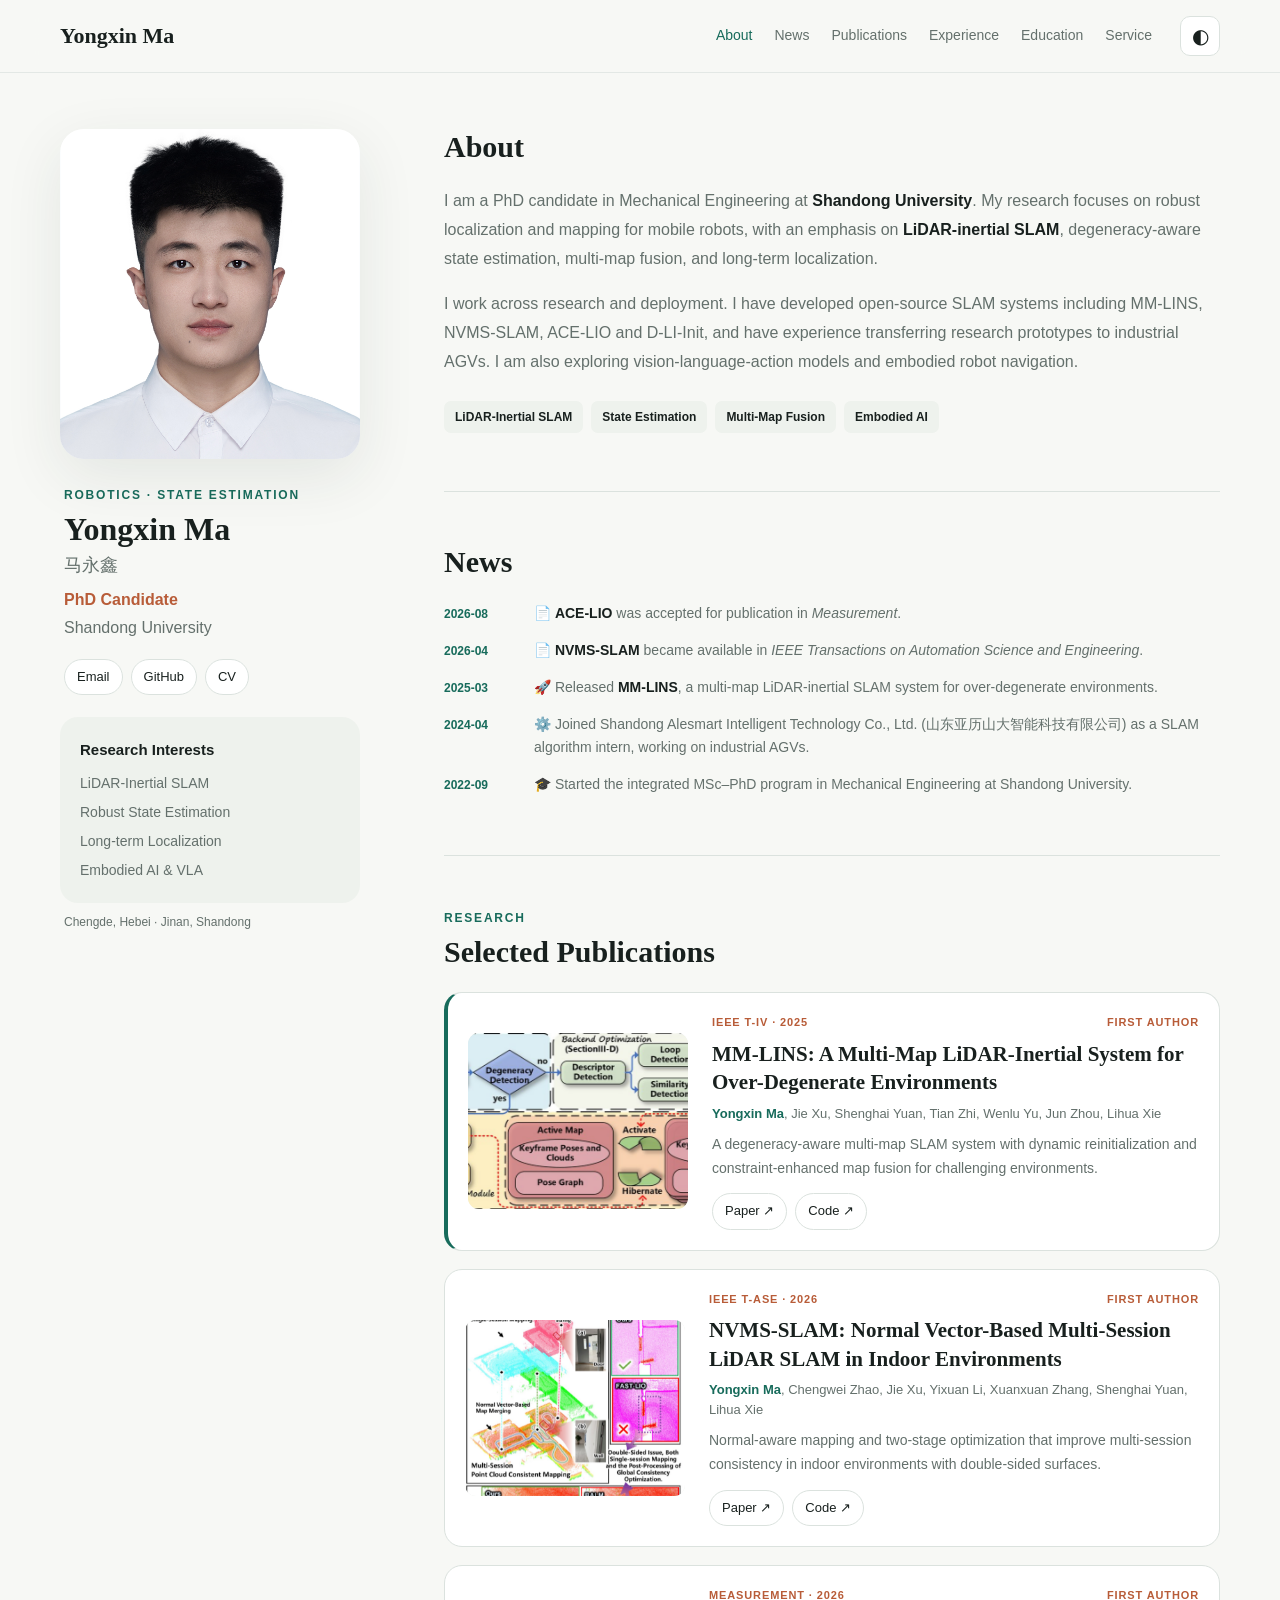
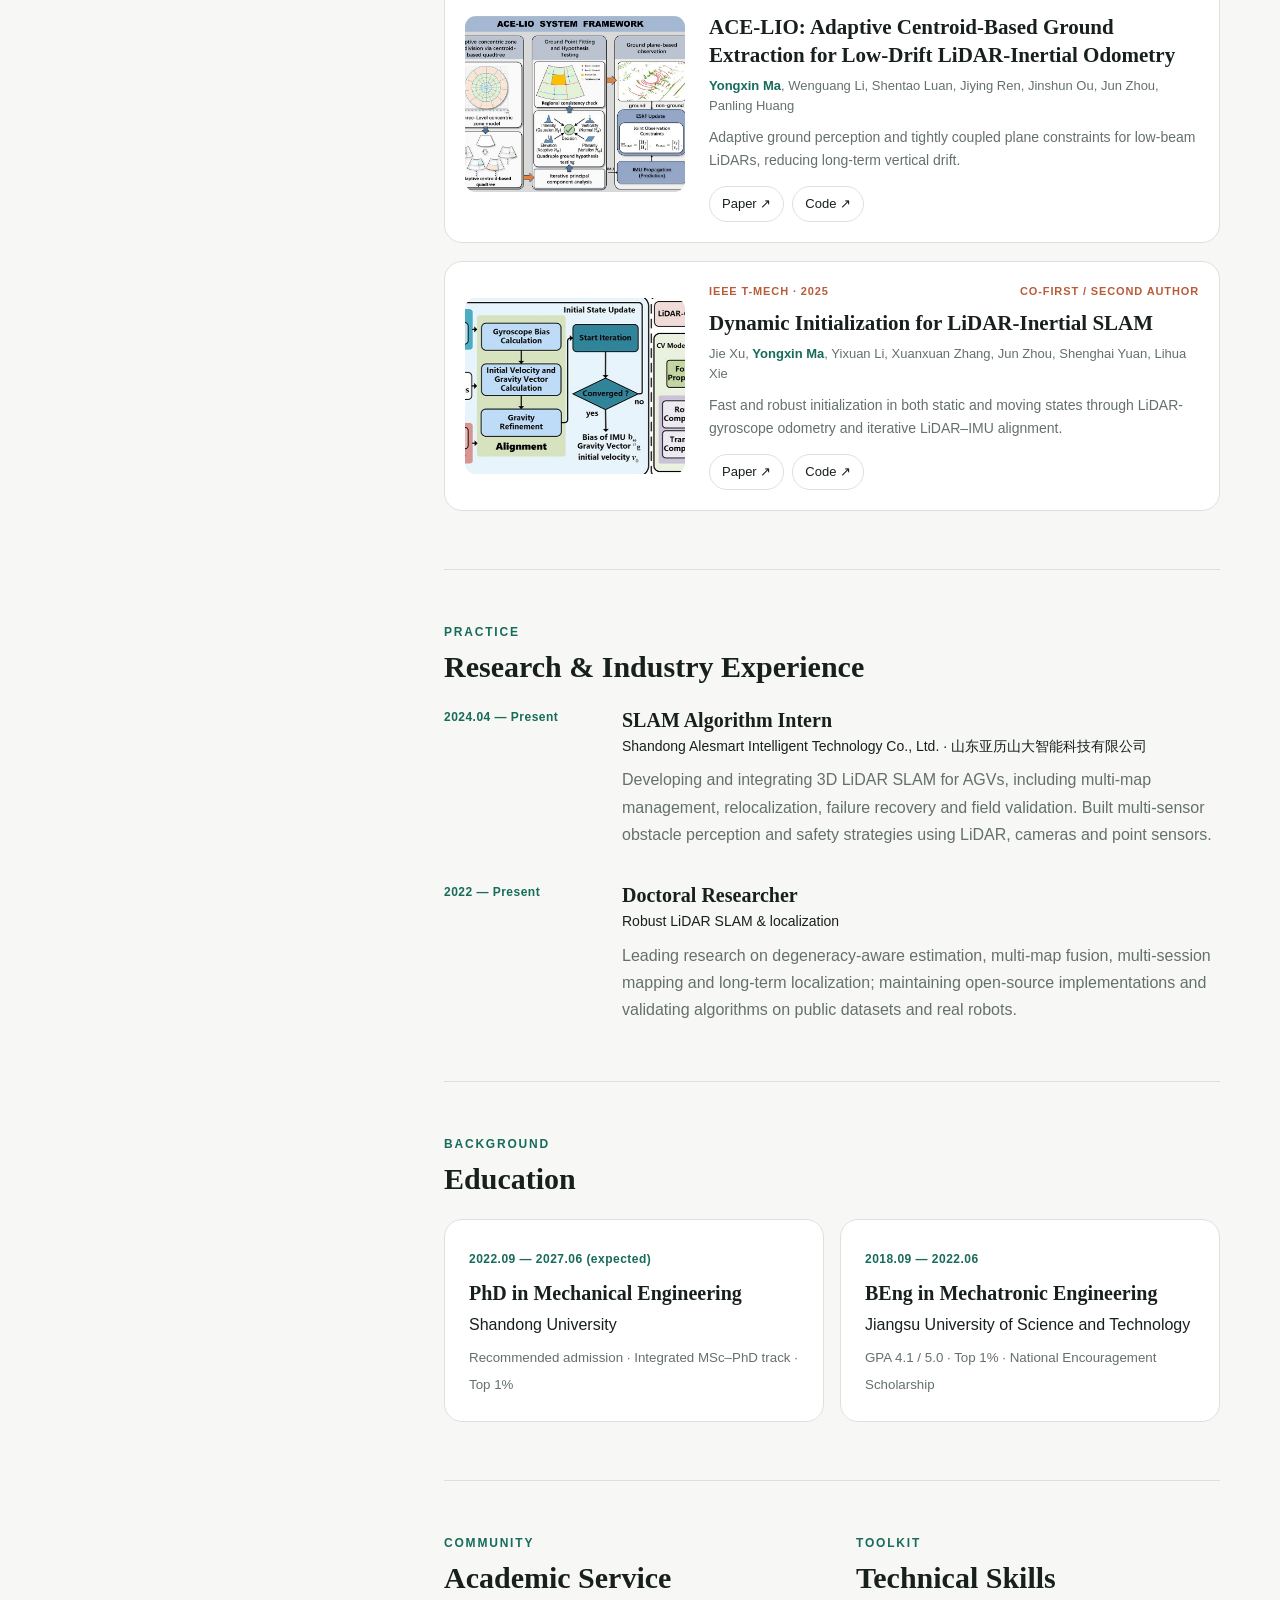
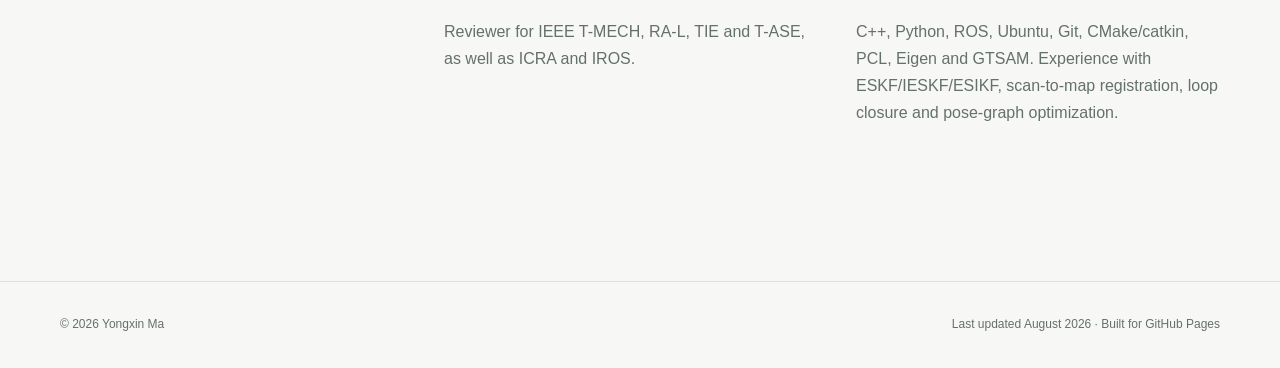
==== commit eb6c1a3d: "Correct Alesmart company name" ====
--- a/docs/index.html
+++ b/docs/index.html
@@ -75,7 +75,7 @@
           <article><time>2026-08</time><p>📄 <strong>ACE-LIO</strong> was accepted for publication in <em>Measurement</em>.</p></article>
           <article><time>2026-04</time><p>📄 <strong>NVMS-SLAM</strong> became available in <em>IEEE Transactions on Automation Science and Engineering</em>.</p></article>
           <article><time>2025-03</time><p>🚀 Released <strong>MM-LINS</strong>, a multi-map LiDAR-inertial SLAM system for over-degenerate environments.</p></article>
-          <article><time>2024-04</time><p>⚙️ Joined Shandong Alexander Intelligent Technology Co., Ltd. (山东亚历山大智能科技有限公司) as a SLAM algorithm intern, working on industrial AGVs.</p></article>
+          <article><time>2024-04</time><p>⚙️ Joined Shandong Alesmart Intelligent Technology Co., Ltd. (山东亚历山大智能科技有限公司) as a SLAM algorithm intern, working on industrial AGVs.</p></article>
           <article><time>2022-09</time><p>🎓 Started the integrated MSc–PhD program in Mechanical Engineering at Shandong University.</p></article>
         </div>
       </section>
@@ -125,7 +125,7 @@
       <section class="section" id="experience">
         <p class="kicker">Practice</p><h2>Research &amp; Industry Experience</h2>
         <div class="timeline">
-          <article><time>2024.04 — Present</time><div><h3>SLAM Algorithm Intern</h3><p class="subtitle">Shandong Alexander Intelligent Technology Co., Ltd. · 山东亚历山大智能科技有限公司</p><p>Developing and integrating 3D LiDAR SLAM for AGVs, including multi-map management, relocalization, failure recovery and field validation. Built multi-sensor obstacle perception and safety strategies using LiDAR, cameras and point sensors.</p></div></article>
+          <article><time>2024.04 — Present</time><div><h3>SLAM Algorithm Intern</h3><p class="subtitle">Shandong Alesmart Intelligent Technology Co., Ltd. · 山东亚历山大智能科技有限公司</p><p>Developing and integrating 3D LiDAR SLAM for AGVs, including multi-map management, relocalization, failure recovery and field validation. Built multi-sensor obstacle perception and safety strategies using LiDAR, cameras and point sensors.</p></div></article>
           <article><time>2022 — Present</time><div><h3>Doctoral Researcher</h3><p class="subtitle">Robust LiDAR SLAM &amp; localization</p><p>Leading research on degeneracy-aware estimation, multi-map fusion, multi-session mapping and long-term localization; maintaining open-source implementations and validating algorithms on public datasets and real robots.</p></div></article>
         </div>
       </section>
